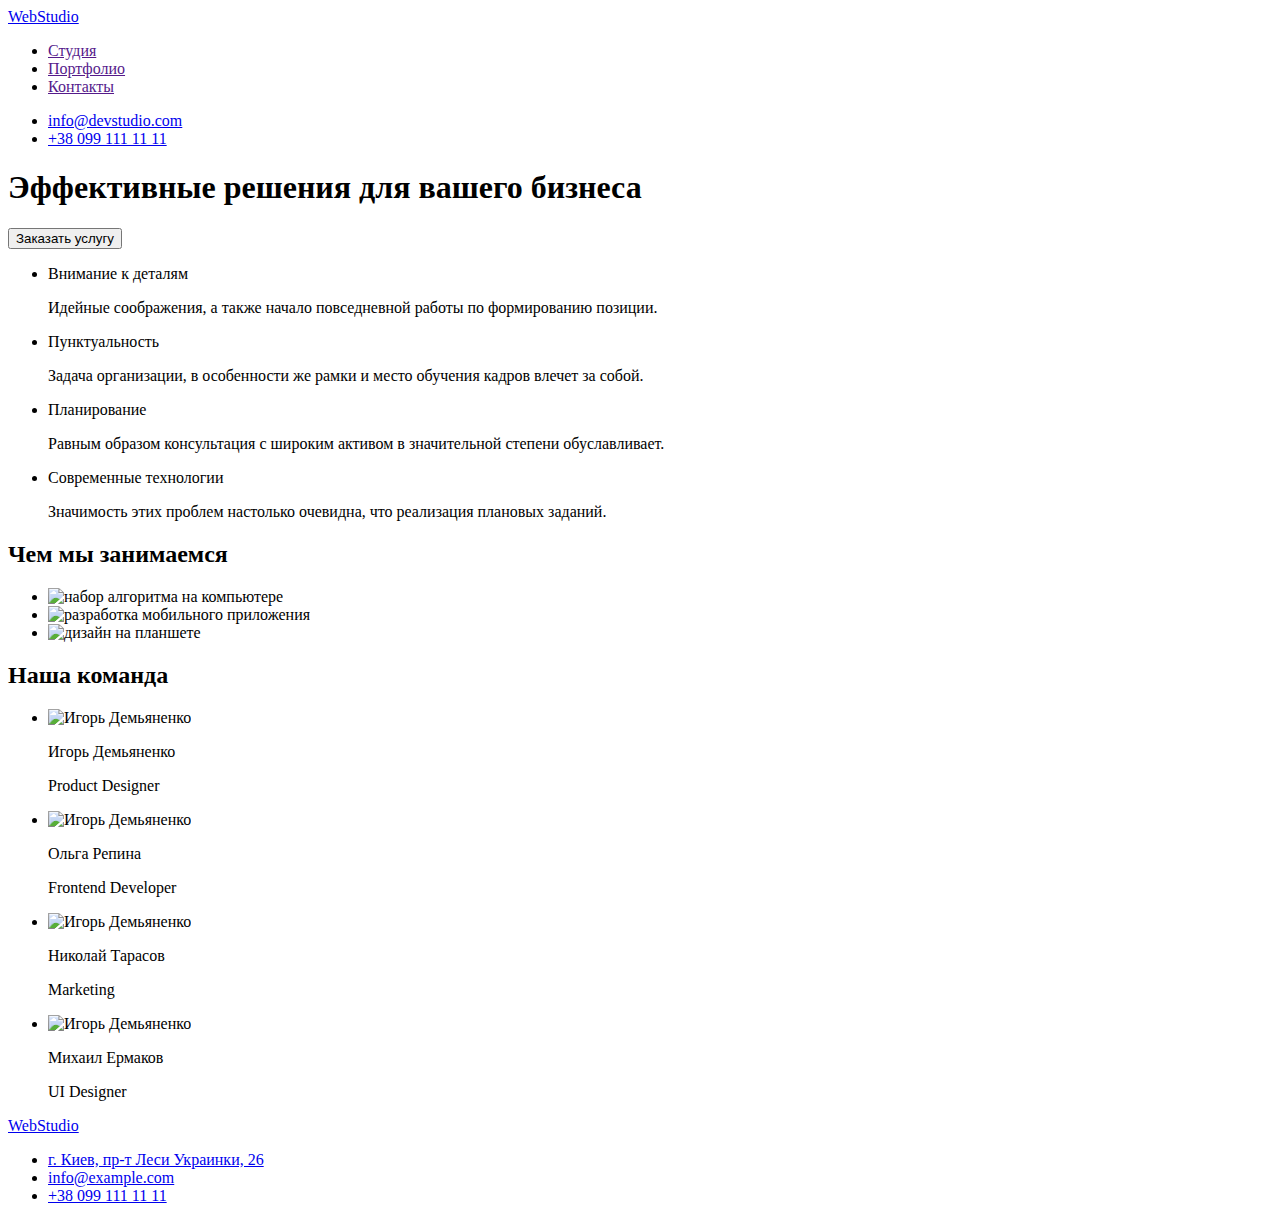
==== index.html @ b3c0134c "resave fron hw-01" ====
<!DOCTYPE html>
<html lang="ru">
  <head>
    <meta charset="UTF-8" />
    <meta http-equiv="X-UA-Compatible" content="IE=edge" />
    <meta name="viewport" content="width=device-width, initial-scale=1.0" />
    <title>Document</title>
  </head>
  <body>
    <header>
      <a href="./index.html">WebStudio</a>
      <nav>
        <ul>
          <li><a href="">Студия</a></li>
          <li><a href="">Портфолио</a></li>
          <li><a href="">Контакты</a></li>
        </ul>
      </nav>
      <ul>
        <li>
          <a href="mailto:info@devstudio.com">info@devstudio.com</a>
        </li>
        <li>
          <a href="tel:+380991111111">+38 099 111 11 11</a>
        </li>
      </ul>
    </header>
    <main>
      <!-- шапка -->
      <section>
        <h1>Эффективные решения для вашего бизнеса</h1>
        <button type="button">Заказать услугу</button>
      </section>
      <!-- особености -->
      <section>
        <h2 hidden>особености</h2>
        <ul>
          <li>
            <p>Внимание к деталям</p>
            <p>Идейные соображения, а также начало повседневной работы по формированию позиции.</p>
          </li>
          <li>
            <p>Пунктуальность</p>
            <p>
              Задача организации, в особенности же рамки и место обучения кадров влечет за собой.
            </p>
          </li>
          <li>
            <p>Планирование</p>
            <p>
              Равным образом консультация с широким активом в значительной степени обуславливает.
            </p>
          </li>
          <li>
            <p>Современные технологии</p>
            <p>Значимость этих проблем настолько очевидна, что реализация плановых заданий.</p>
          </li>
        </ul>
      </section>
      <!-- Чем мы занимаемся -->
      <section>
        <h2>Чем мы занимаемся</h2>
        <ul>
          <li>
            <img
              src="./images/img2.jpg"
              alt="набор алгоритма на компьютере"
              width="370"
              height="294"
            />
          </li>
          <li>
            <img
              src="./images/img1.jpg"
              alt="разработка мобильного приложения"
              width="370"
              height="294"
            />
          </li>
          <li>
            <img src="./images/img3.jpg" alt="дизайн на планшете" width="370" height="294" />
          </li>
        </ul>
      </section>
      <!-- Наша команда -->
      <section>
        <h2>Наша команда</h2>
        <ul>
          <li>
            <img src="./images/photo1.jpg " alt="Игорь Демьяненко" width="270" height="260" />
            <p>Игорь Демьяненко</p>
            <p lang="en">Product Designer</p>
          </li>
          <li>
            <img src="./images/photo2.jpg " alt="Игорь Демьяненко" width="270" height="260" />
            <p>Ольга Репина</p>
            <p lang="en">Frontend Developer</p>
          </li>
          <li>
            <img src="./images/photo3.jpg " alt="Игорь Демьяненко" width="270" height="260" />
            <p>Николай Тарасов</p>
            <p lang="en">Marketing</p>
          </li>
          <li>
            <img src="./images/photo4.jpg " alt="Игорь Демьяненко" width="270" height="260" />
            <p>Михаил Ермаков</p>
            <p lang="en">UI Designer</p>
          </li>
        </ul>
      </section>
    </main>
    <footer>
      <a href="./index.html">WebStudio</a>
      <ul>
        <li>
          <a href="https://goo.gl/maps/hm23kZoBvh1uXd2n6" target="_blank" rel="noopener noreferrer"
            >г. Киев, пр-т Леси Украинки, 26</a
          >
        </li>
        <li>
          <a href="mailto:info@example.com">info@example.com</a>
        </li>
        <li>
          <a href="tel:+380991111111">+38 099 111 11 11</a>
        </li>
      </ul>
    </footer>
  </body>
</html>
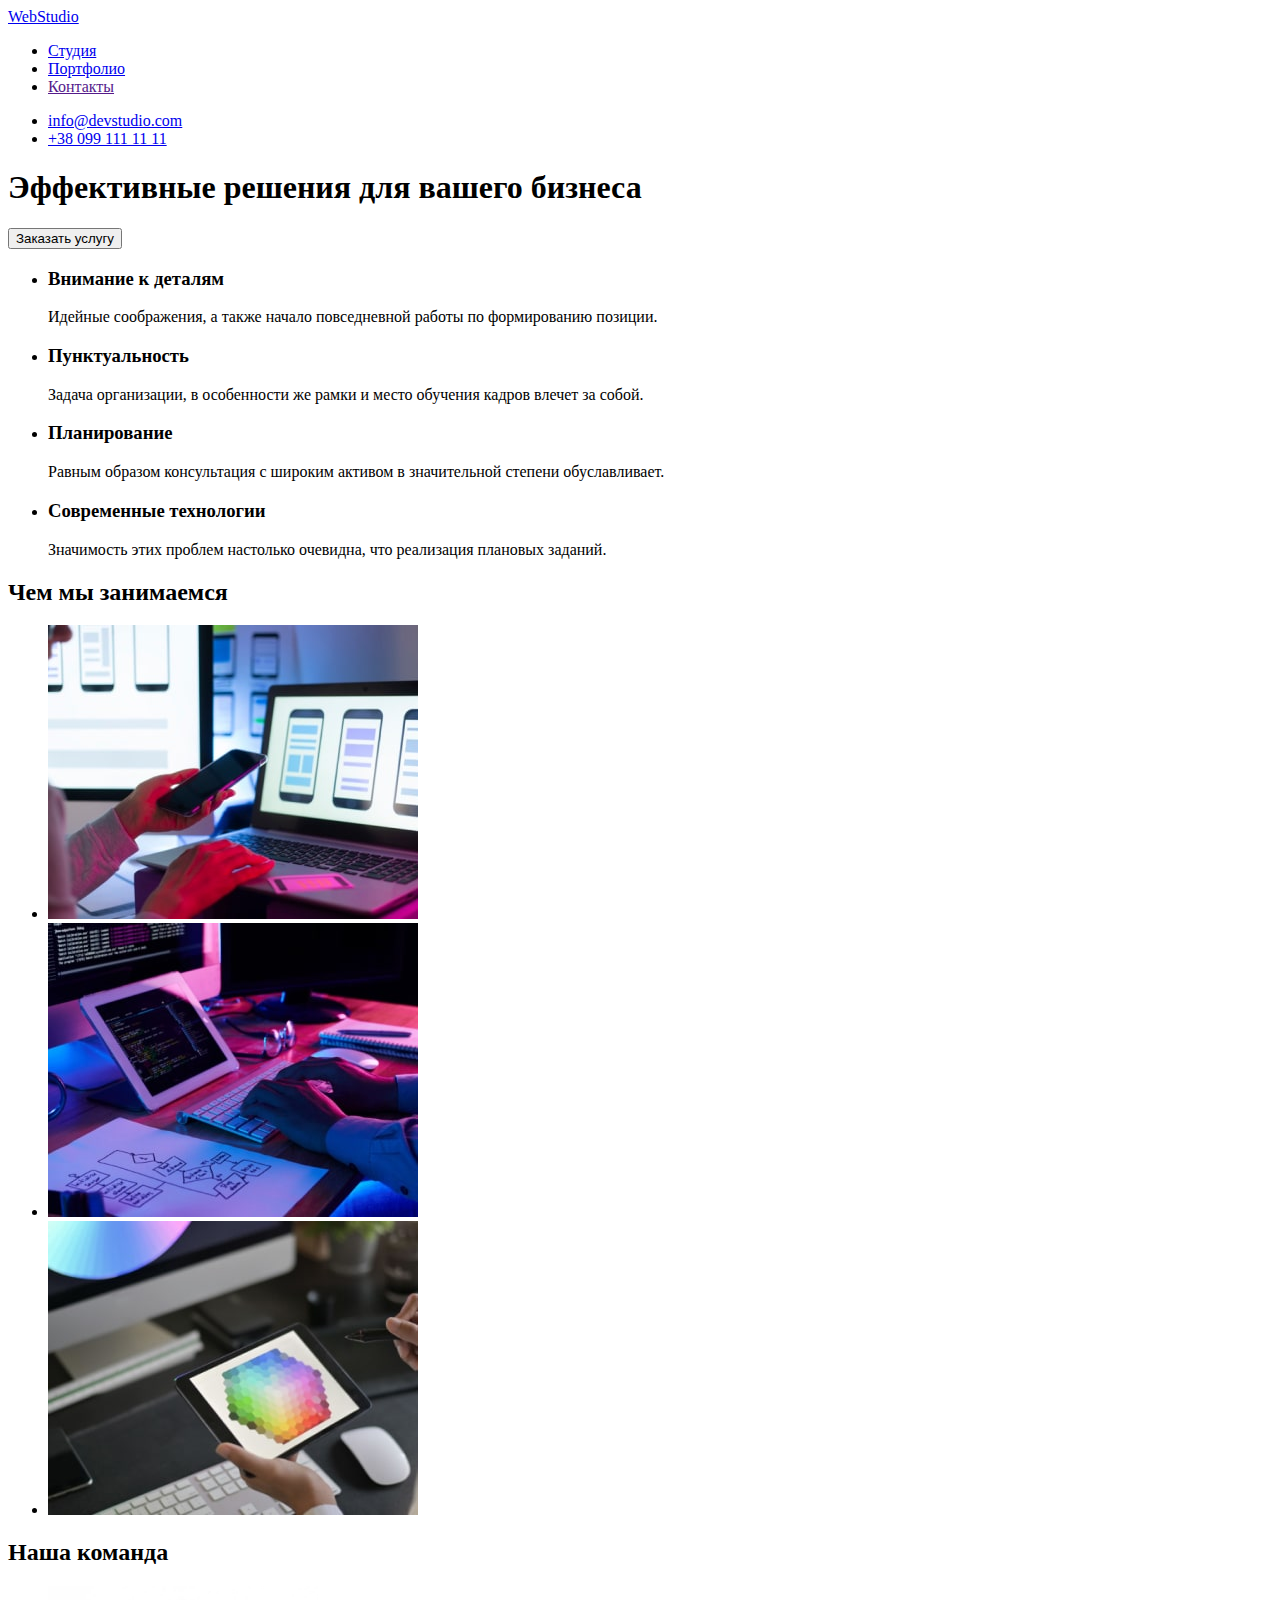
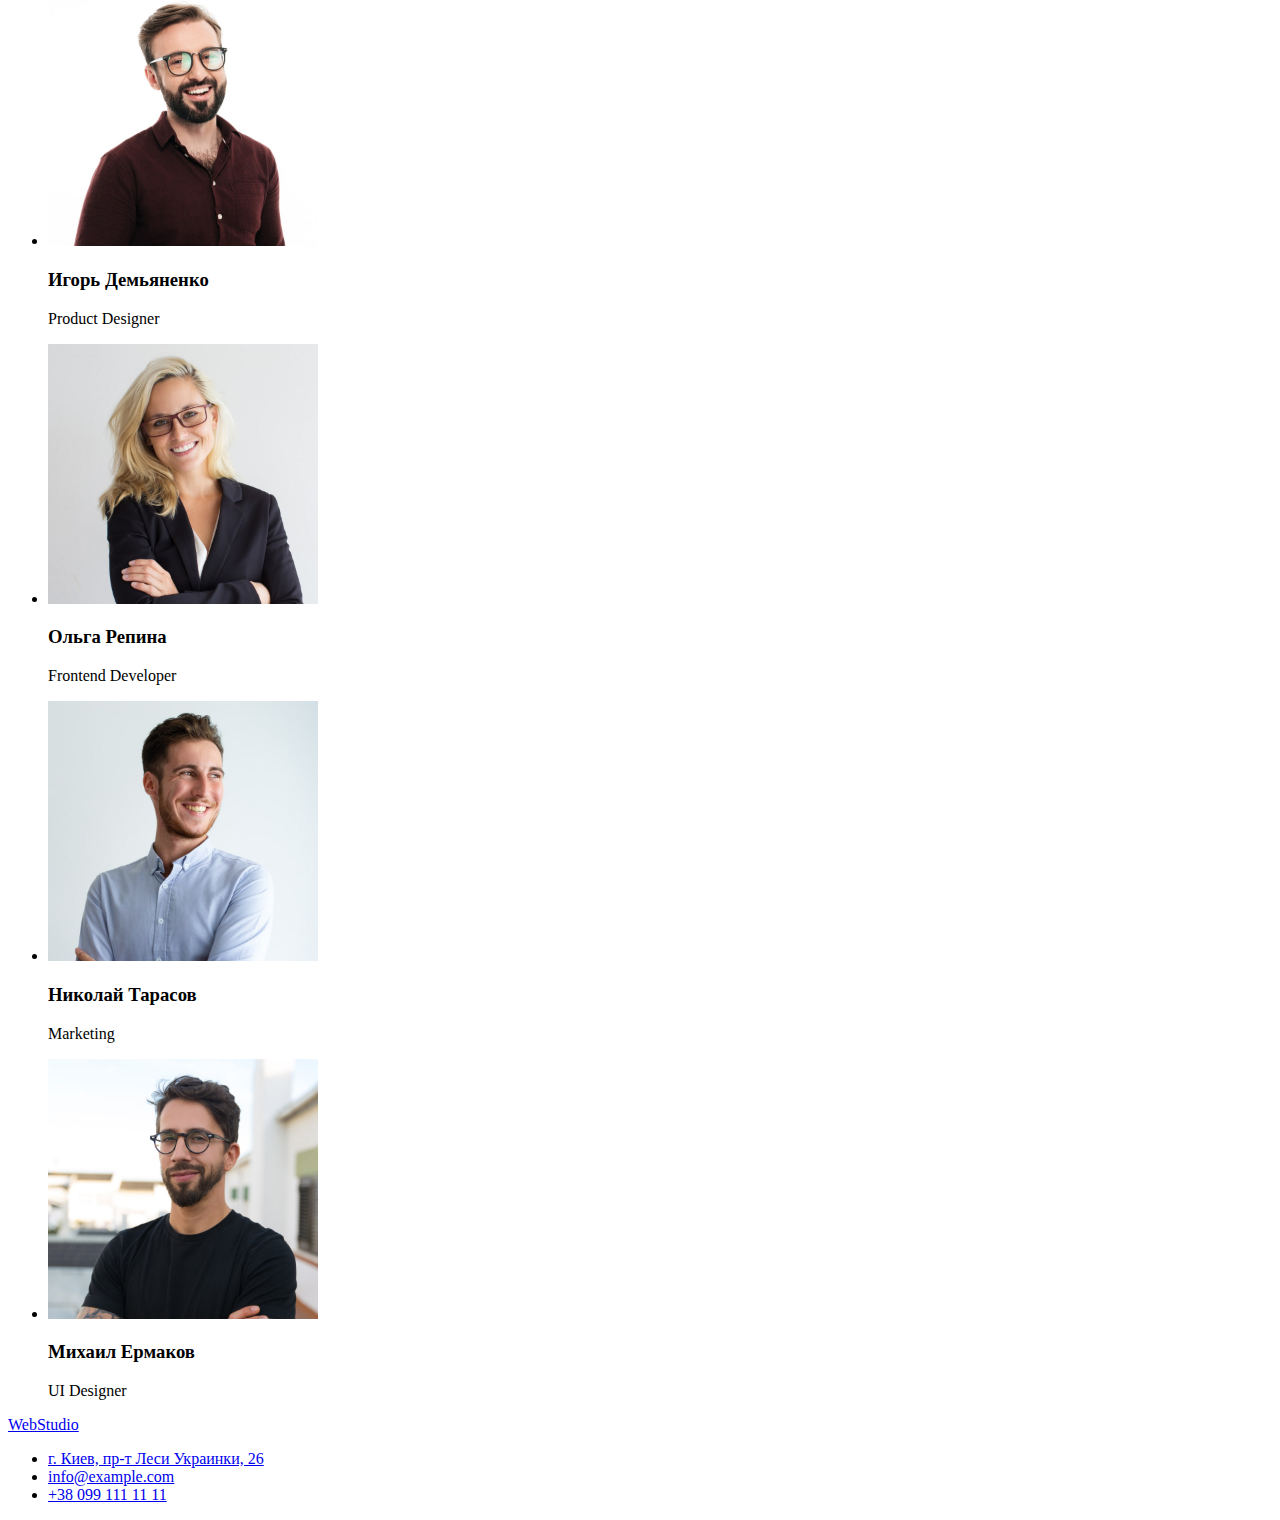
==== commit 1bf47d7d: "add portfolio html" ====
--- a/index.html
+++ b/index.html
@@ -5,14 +5,15 @@
     <meta http-equiv="X-UA-Compatible" content="IE=edge" />
     <meta name="viewport" content="width=device-width, initial-scale=1.0" />
     <title>Document</title>
+    <link rel="stylesheet" href="./css/styles.css" />
   </head>
   <body>
     <header>
       <a href="./index.html">WebStudio</a>
       <nav>
         <ul>
-          <li><a href="">Студия</a></li>
-          <li><a href="">Портфолио</a></li>
+          <li><a href="./studio.html">Студия</a></li>
+          <li><a href="./portfolio.html">Портфолио</a></li>
           <li><a href="">Контакты</a></li>
         </ul>
       </nav>
@@ -36,23 +37,23 @@
         <h2 hidden>особености</h2>
         <ul>
           <li>
-            <p>Внимание к деталям</p>
+            <h3>Внимание к деталям</h3>
             <p>Идейные соображения, а также начало повседневной работы по формированию позиции.</p>
           </li>
           <li>
-            <p>Пунктуальность</p>
+            <h3>Пунктуальность</h3>
             <p>
               Задача организации, в особенности же рамки и место обучения кадров влечет за собой.
             </p>
           </li>
           <li>
-            <p>Планирование</p>
+            <h3>Планирование</h3>
             <p>
               Равным образом консультация с широким активом в значительной степени обуславливает.
             </p>
           </li>
           <li>
-            <p>Современные технологии</p>
+            <h3>Современные технологии</h3>
             <p>Значимость этих проблем настолько очевидна, что реализация плановых заданий.</p>
           </li>
         </ul>
@@ -88,22 +89,22 @@
         <ul>
           <li>
             <img src="./images/photo1.jpg " alt="Игорь Демьяненко" width="270" height="260" />
-            <p>Игорь Демьяненко</p>
+            <h3>Игорь Демьяненко</h3>
             <p lang="en">Product Designer</p>
           </li>
           <li>
             <img src="./images/photo2.jpg " alt="Игорь Демьяненко" width="270" height="260" />
-            <p>Ольга Репина</p>
+            <h3>Ольга Репина</h3>
             <p lang="en">Frontend Developer</p>
           </li>
           <li>
             <img src="./images/photo3.jpg " alt="Игорь Демьяненко" width="270" height="260" />
-            <p>Николай Тарасов</p>
+            <h3>Николай Тарасов</h3>
             <p lang="en">Marketing</p>
           </li>
           <li>
             <img src="./images/photo4.jpg " alt="Игорь Демьяненко" width="270" height="260" />
-            <p>Михаил Ермаков</p>
+            <h3>Михаил Ермаков</h3>
             <p lang="en">UI Designer</p>
           </li>
         </ul>
--- a/css/styles.css
+++ b/css/styles.css
@@ -0,0 +1,3 @@
+/*  кометировать область
+*/
+
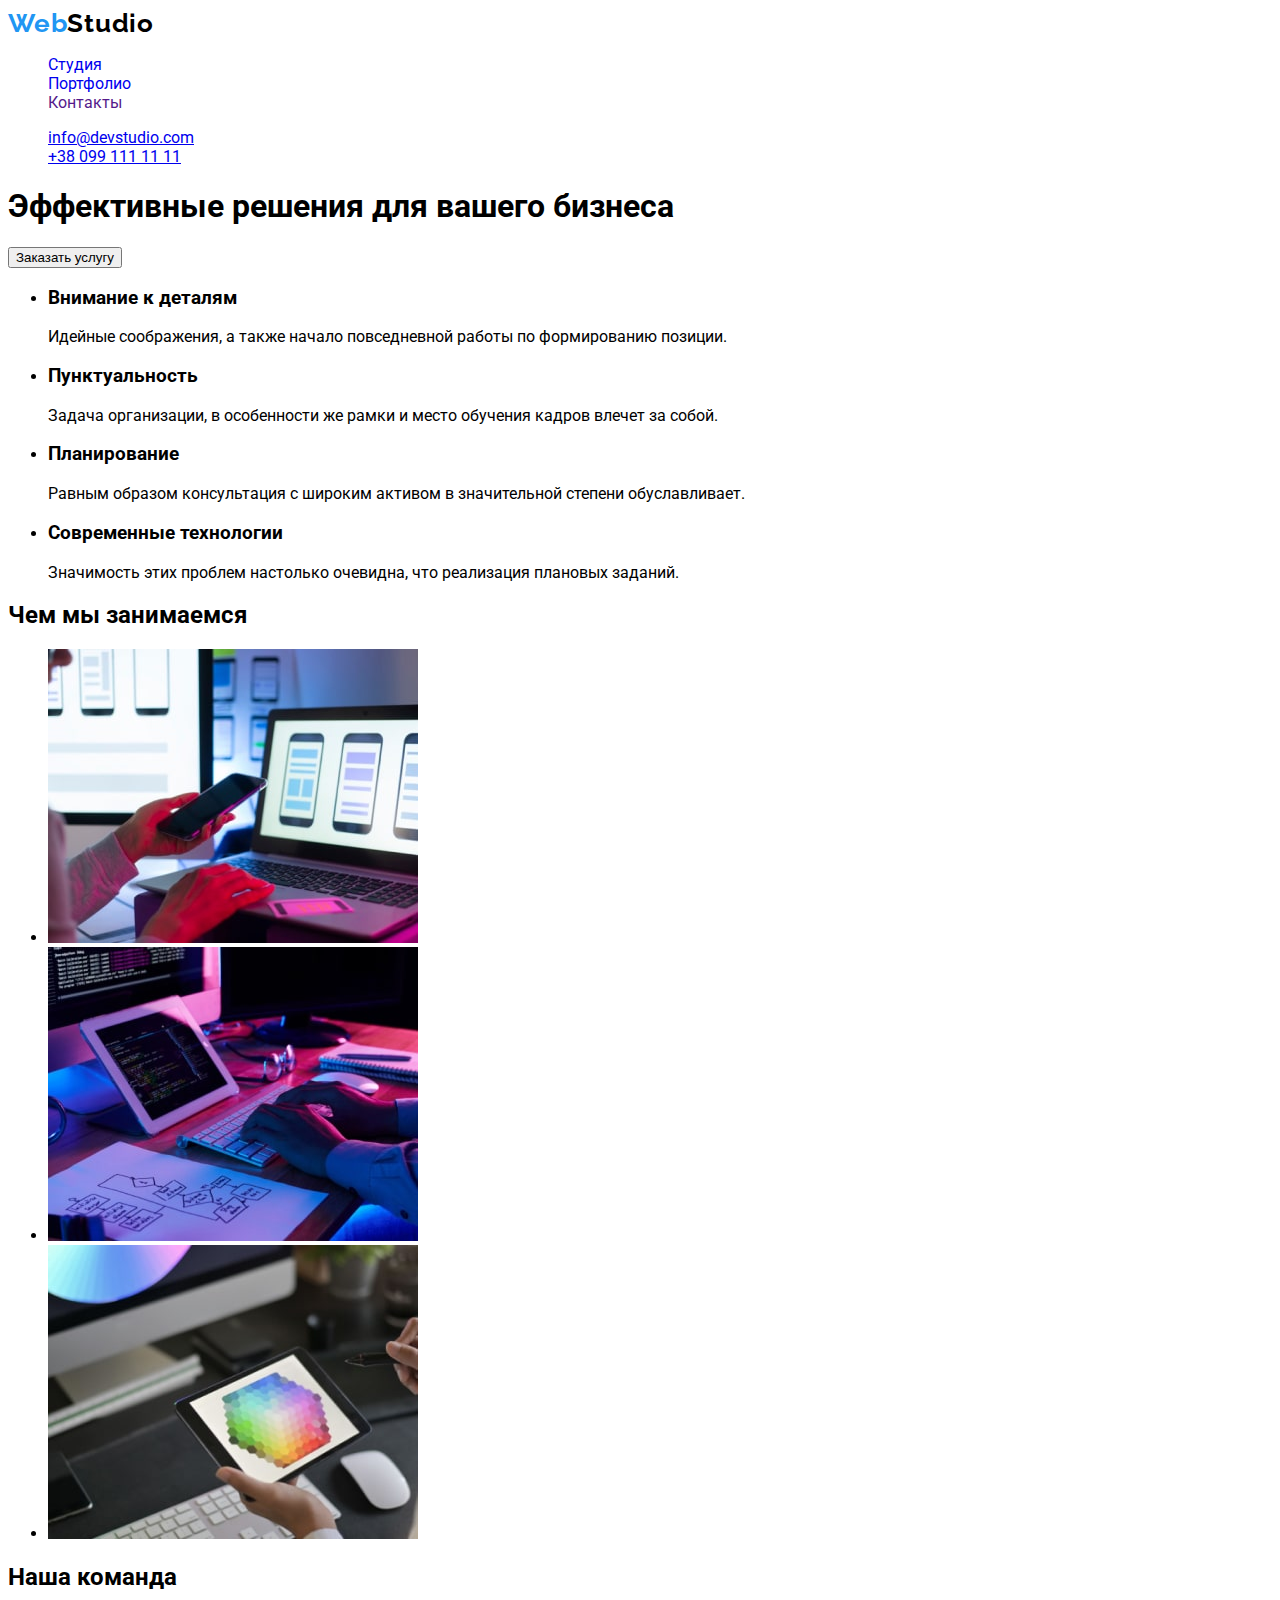
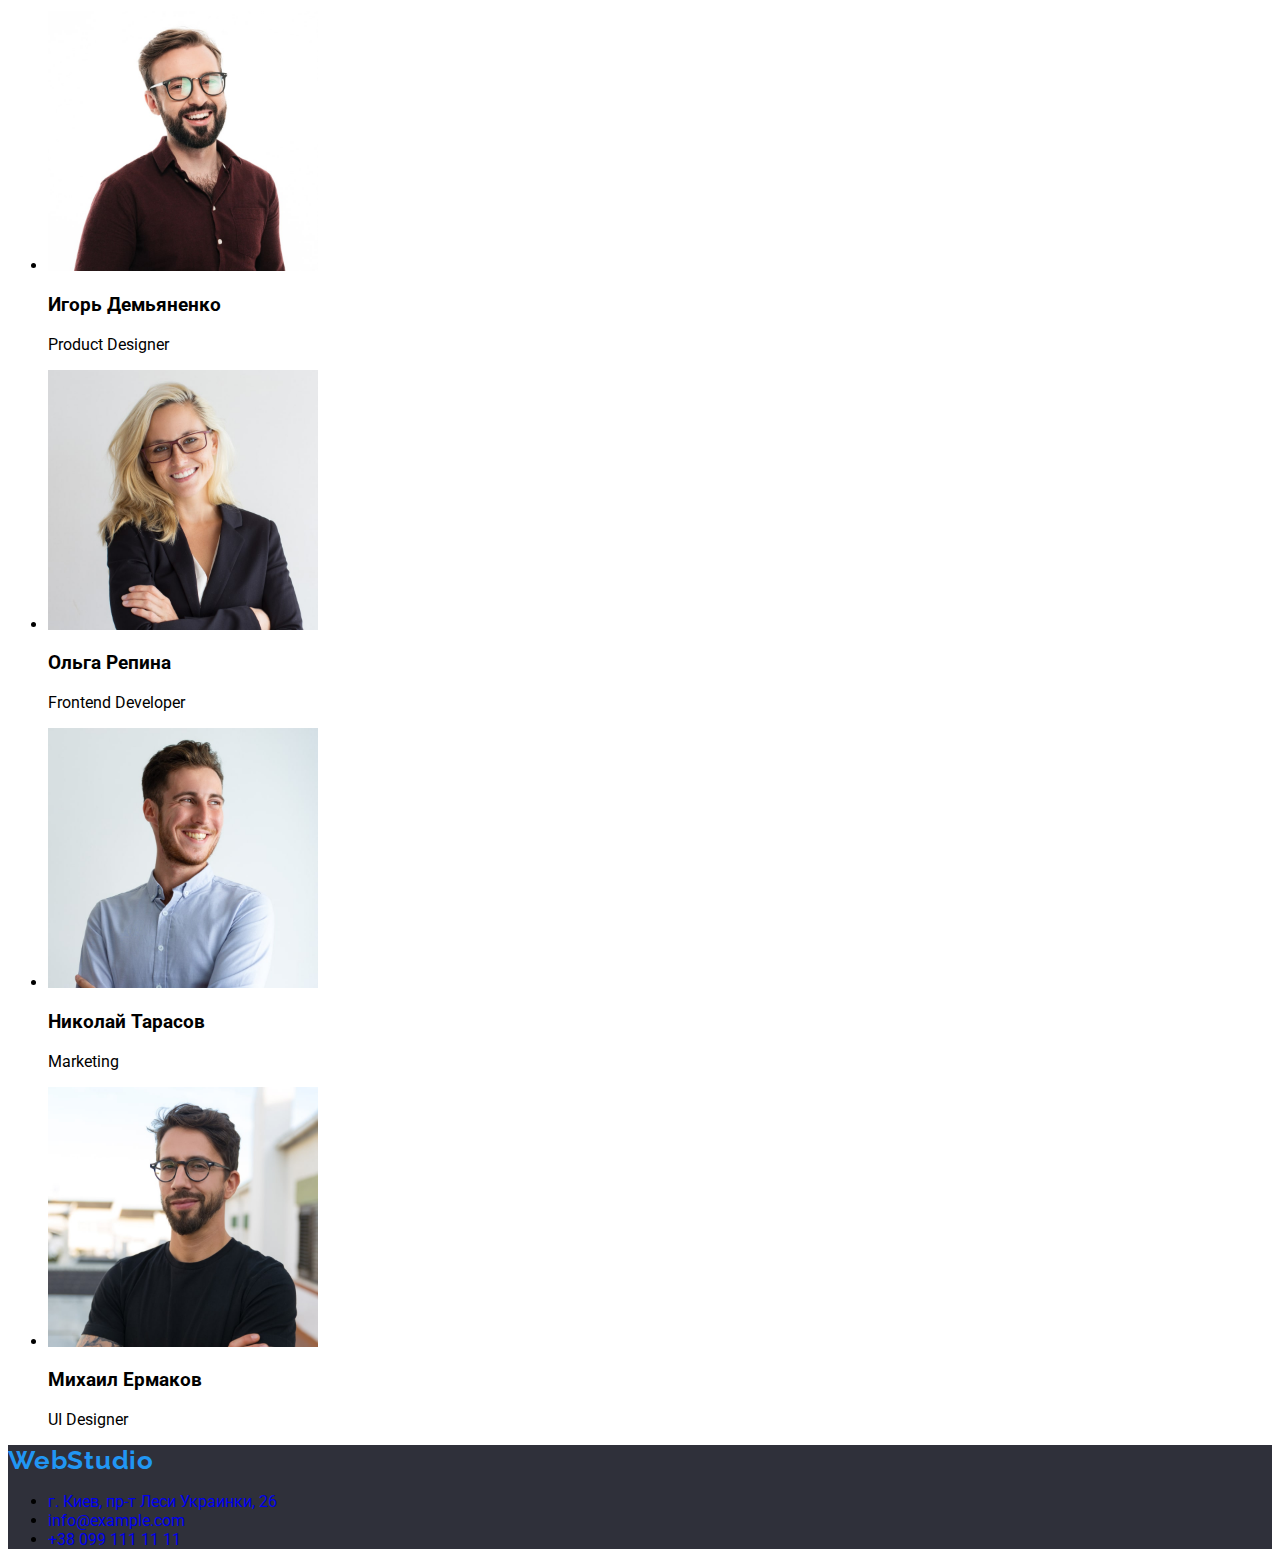
==== commit 6c52c909: "add css-header" ====
--- a/index.html
+++ b/index.html
@@ -5,19 +5,25 @@
     <meta http-equiv="X-UA-Compatible" content="IE=edge" />
     <meta name="viewport" content="width=device-width, initial-scale=1.0" />
     <title>Document</title>
+    <link rel="preconnect" href="https://fonts.googleapis.com" />
+    <link rel="preconnect" href="https://fonts.gstatic.com" crossorigin />
+    <link
+      href="https://fonts.googleapis.com/css2?family=Raleway:wght@700&family=Roboto:wght@400;500;700;900&display=swap"
+      rel="stylesheet"
+    />
     <link rel="stylesheet" href="./css/styles.css" />
   </head>
   <body>
     <header>
-      <a href="./index.html">WebStudio</a>
+      <a class="header link" href="./index.html"><span class="logo">Web</span>Studio</a>
       <nav>
-        <ul>
-          <li><a href="./studio.html">Студия</a></li>
-          <li><a href="./portfolio.html">Портфолио</a></li>
-          <li><a href="">Контакты</a></li>
+        <ul class="list">
+          <li><a class="navigation-link link" href="./index.html">Студия</a></li>
+          <li><a class="navigation-link link" href="./portfolio.html">Портфолио</a></li>
+          <li><a class="navigation-link link" href="">Контакты</a></li>
         </ul>
       </nav>
-      <ul>
+      <ul class="list">
         <li>
           <a href="mailto:info@devstudio.com">info@devstudio.com</a>
         </li>
@@ -110,19 +116,23 @@
         </ul>
       </section>
     </main>
-    <footer>
-      <a href="./index.html">WebStudio</a>
+    <footer class="footer">
+      <a class="logo link" href="./index.html"><span class="logo-span">Web</span>Studio</a>
       <ul>
         <li>
-          <a href="https://goo.gl/maps/hm23kZoBvh1uXd2n6" target="_blank" rel="noopener noreferrer"
+          <a
+            class="link"
+            href="https://goo.gl/maps/hm23kZoBvh1uXd2n6"
+            target="_blank"
+            rel="noopener noreferrer"
             >г. Киев, пр-т Леси Украинки, 26</a
           >
         </li>
         <li>
-          <a href="mailto:info@example.com">info@example.com</a>
+          <a class="link" href="mailto:info@example.com">info@example.com</a>
         </li>
         <li>
-          <a href="tel:+380991111111">+38 099 111 11 11</a>
+          <a class="link" href="tel:+380991111111">+38 099 111 11 11</a>
         </li>
       </ul>
     </footer>
--- a/css/styles.css
+++ b/css/styles.css
@@ -1,3 +1,38 @@
-/*  кометировать область
-*/
+:root {
+  --main-title-color: #2196f3;
+  --second-title-color: #212121;
+  --third-tittle-color: #000000;
+  --fourth-tittle-color: #ffffff;
+  --main-text-color: #757575;
+  --second-text-color: #ffffff;
+  --subtitle-color: #000000;
+}
+body {
+  font-family: Roboto, sans-serif;
+}
+.list {
+  list-style: none;
+}
+.link {
+  text-decoration: none;
+}
+.logo {
+  font-family: Raleway;
+  color: var(--main-title-color);
+  font-weight: 700;
+  font-size: 26px;
+  line-height: 1.19;
+  letter-spacing: 0.03em;
+}
+.header {
+  font-family: Raleway;
+  font-weight: 700;
+  font-size: 26px;
+  line-height: 1.19;
+  letter-spacing: 0.03em;
+  color: var(--third-tittle-color);
+}
 
+.footer {
+  background: #2f303a;
+}
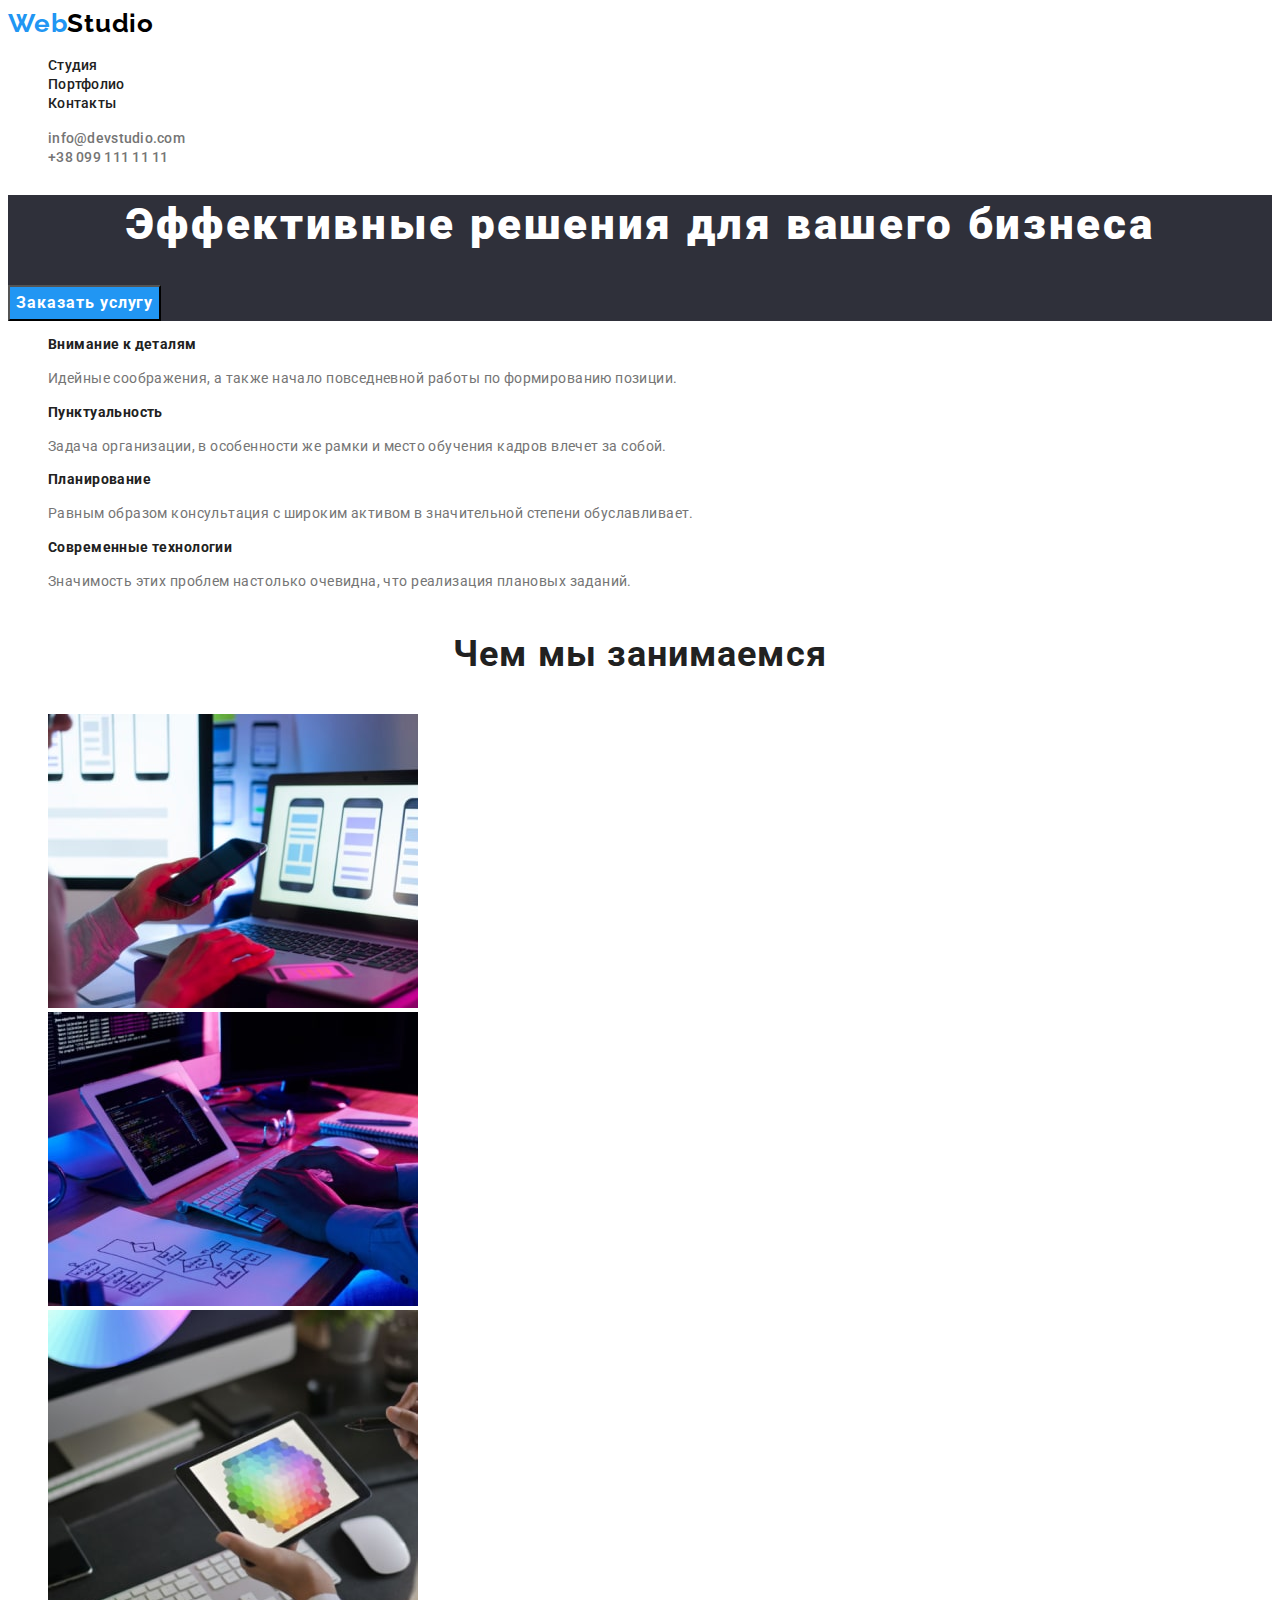
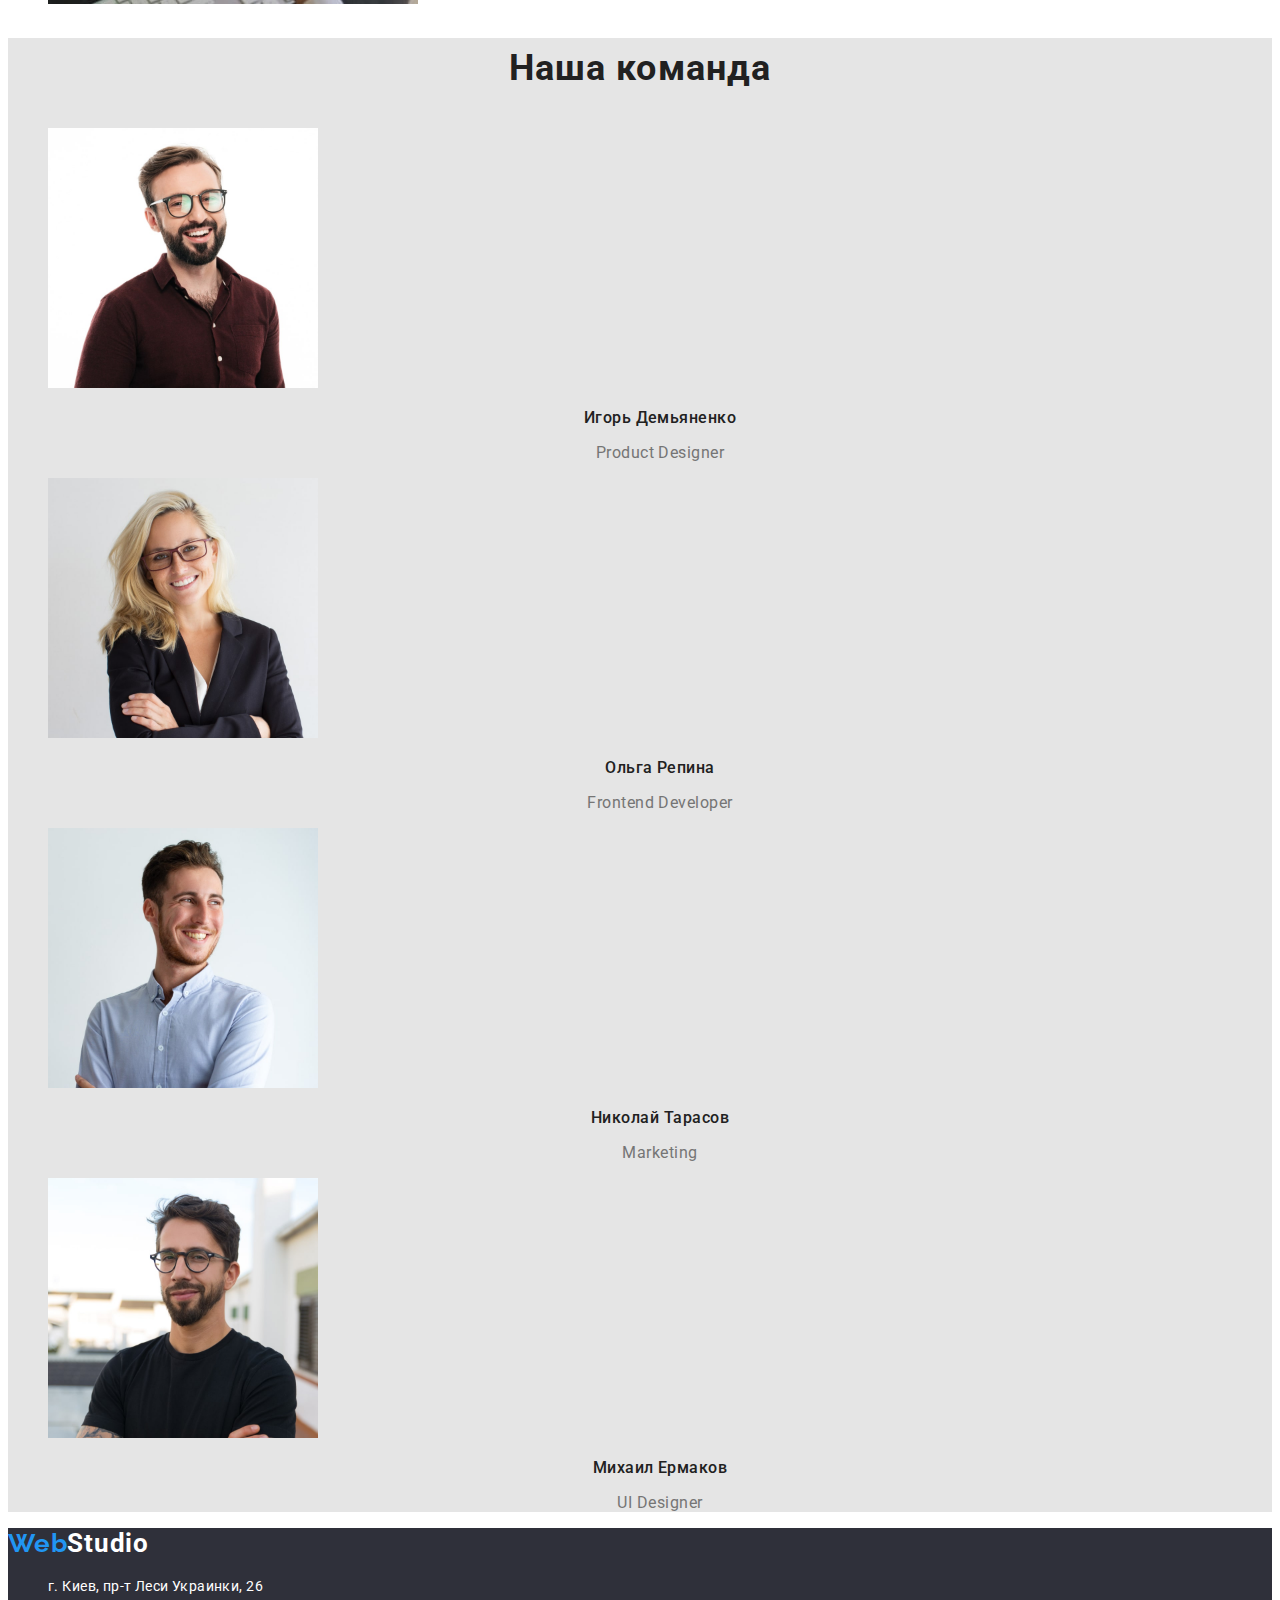
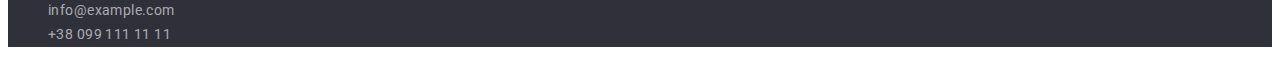
==== commit ddef7110: "add css portfolio" ====
--- a/index.html
+++ b/index.html
@@ -14,60 +14,70 @@
     <link rel="stylesheet" href="./css/styles.css" />
   </head>
   <body>
-    <header>
-      <a class="header link" href="./index.html"><span class="logo">Web</span>Studio</a>
-      <nav>
-        <ul class="list">
-          <li><a class="navigation-link link" href="./index.html">Студия</a></li>
-          <li><a class="navigation-link link" href="./portfolio.html">Портфолио</a></li>
-          <li><a class="navigation-link link" href="">Контакты</a></li>
+    <header class="header">
+      <a class="header-logo-secondary link" href="./index.html"
+        ><span class="header-logo-main">Web</span>Studio</a
+      >
+      <nav class="header-navigation">
+        <ul class="header-list list">
+          <li class="header-item">
+            <a class="header-link link" href="./index.html">Студия</a>
+          </li>
+          <li class="header-item">
+            <a class="header-link link" href="./portfolio.html">Портфолио</a>
+          </li>
+          <li class="header-item"><a class="header-link link" href="">Контакты</a></li>
         </ul>
       </nav>
       <ul class="list">
         <li>
-          <a href="mailto:info@devstudio.com">info@devstudio.com</a>
+          <a class="header-mail link" href="mailto:info@devstudio.com">info@devstudio.com</a>
         </li>
         <li>
-          <a href="tel:+380991111111">+38 099 111 11 11</a>
+          <a class="header-tel link" href="tel:+380991111111">+38 099 111 11 11</a>
         </li>
       </ul>
     </header>
     <main>
       <!-- шапка -->
-      <section>
-        <h1>Эффективные решения для вашего бизнеса</h1>
-        <button type="button">Заказать услугу</button>
+      <section class="hero">
+        <h1 class="hero-title">Эффективные решения для вашего бизнеса</h1>
+        <button class="hero-btn" type="button">Заказать услугу</button>
       </section>
       <!-- особености -->
-      <section>
+      <section class="dignity">
         <h2 hidden>особености</h2>
-        <ul>
+        <ul class="dignity-list list">
           <li>
-            <h3>Внимание к деталям</h3>
-            <p>Идейные соображения, а также начало повседневной работы по формированию позиции.</p>
+            <h3 class="dignity-title">Внимание к деталям</h3>
+            <p class="dignity-text">
+              Идейные соображения, а также начало повседневной работы по формированию позиции.
+            </p>
           </li>
           <li>
-            <h3>Пунктуальность</h3>
-            <p>
+            <h3 class="dignity-title">Пунктуальность</h3>
+            <p class="dignity-text">
               Задача организации, в особенности же рамки и место обучения кадров влечет за собой.
             </p>
           </li>
           <li>
-            <h3>Планирование</h3>
-            <p>
+            <h3 class="dignity-title">Планирование</h3>
+            <p class="dignity-text">
               Равным образом консультация с широким активом в значительной степени обуславливает.
             </p>
           </li>
           <li>
-            <h3>Современные технологии</h3>
-            <p>Значимость этих проблем настолько очевидна, что реализация плановых заданий.</p>
+            <h3 class="dignity-title">Современные технологии</h3>
+            <p class="dignity-text">
+              Значимость этих проблем настолько очевидна, что реализация плановых заданий.
+            </p>
           </li>
         </ul>
       </section>
       <!-- Чем мы занимаемся -->
-      <section>
-        <h2>Чем мы занимаемся</h2>
-        <ul>
+      <section class="doing">
+        <h2 class="doing-title">Чем мы занимаемся</h2>
+        <ul class="list">
           <li>
             <img
               src="./images/img2.jpg"
@@ -90,38 +100,40 @@
         </ul>
       </section>
       <!-- Наша команда -->
-      <section>
-        <h2>Наша команда</h2>
-        <ul>
-          <li>
+      <section class="command">
+        <h2 class="command-title">Наша команда</h2>
+        <ul class="command-list list">
+          <li class="command-item">
             <img src="./images/photo1.jpg " alt="Игорь Демьяненко" width="270" height="260" />
-            <h3>Игорь Демьяненко</h3>
-            <p lang="en">Product Designer</p>
+            <h3 class="command-item-title">Игорь Демьяненко</h3>
+            <p class="command-item-text" lang="en">Product Designer</p>
           </li>
-          <li>
+          <li class="command-item">
             <img src="./images/photo2.jpg " alt="Игорь Демьяненко" width="270" height="260" />
-            <h3>Ольга Репина</h3>
-            <p lang="en">Frontend Developer</p>
+            <h3 class="command-item-title">Ольга Репина</h3>
+            <p class="command-item-text" lang="en">Frontend Developer</p>
           </li>
-          <li>
+          <li class="command-item">
             <img src="./images/photo3.jpg " alt="Игорь Демьяненко" width="270" height="260" />
-            <h3>Николай Тарасов</h3>
-            <p lang="en">Marketing</p>
+            <h3 class="command-item-title">Николай Тарасов</h3>
+            <p class="command-item-text" lang="en">Marketing</p>
           </li>
-          <li>
+          <li class="command-item">
             <img src="./images/photo4.jpg " alt="Игорь Демьяненко" width="270" height="260" />
-            <h3>Михаил Ермаков</h3>
-            <p lang="en">UI Designer</p>
+            <h3 class="command-item-title">Михаил Ермаков</h3>
+            <p class="command-item-text" lang="en">UI Designer</p>
           </li>
         </ul>
       </section>
     </main>
     <footer class="footer">
-      <a class="logo link" href="./index.html"><span class="logo-span">Web</span>Studio</a>
-      <ul>
+      <a class="footer-logo-secondary link" href="./index.html"
+        ><span class="footer-logo-main">Web</span>Studio</a
+      >
+      <ul class="fotter-list list">
         <li>
           <a
-            class="link"
+            class="footer-link link"
             href="https://goo.gl/maps/hm23kZoBvh1uXd2n6"
             target="_blank"
             rel="noopener noreferrer"
@@ -129,10 +141,10 @@
           >
         </li>
         <li>
-          <a class="link" href="mailto:info@example.com">info@example.com</a>
+          <a class="footer-mail link" href="mailto:info@example.com">info@example.com</a>
         </li>
         <li>
-          <a class="link" href="tel:+380991111111">+38 099 111 11 11</a>
+          <a class="footer-tel link" href="tel:+380991111111">+38 099 111 11 11</a>
         </li>
       </ul>
     </footer>
--- a/css/styles.css
+++ b/css/styles.css
@@ -6,9 +6,13 @@
   --main-text-color: #757575;
   --second-text-color: #ffffff;
   --subtitle-color: #000000;
+  --footer-text-color: rgba(255, 255, 255, 0.6);
+  --background-title-color: #2f303a;
+  --dignity-bgc: #e5e5e5;
 }
 body {
   font-family: Roboto, sans-serif;
+  background-color: var(--second-text-color);
 }
 .list {
   list-style: none;
@@ -16,7 +20,10 @@
 .link {
   text-decoration: none;
 }
-.logo {
+.header {
+  background-color: var(--fourth-tittle-color);
+}
+.header-logo-main {
   font-family: Raleway;
   color: var(--main-title-color);
   font-weight: 700;
@@ -24,7 +31,7 @@
   line-height: 1.19;
   letter-spacing: 0.03em;
 }
-.header {
+.header-logo-secondary {
   font-family: Raleway;
   font-weight: 700;
   font-size: 26px;
@@ -32,7 +39,190 @@
   letter-spacing: 0.03em;
   color: var(--third-tittle-color);
 }
-
+.header-link:active,
+.header-link:hover,
+.header-link:focus,
+.header-mail:active,
+.header-mail:hover,
+.header-mail:focus .header-tel:focus,
+.header-tel:active,
+.header-tel:hover,
+.works-item-text:active,
+.works-item-text:hover,
+.works-item-text:focus,
+.works-title:active,
+.works-title:focus,
+.works-title:hover {
+  color: var(--main-title-color);
+}
+.header-link {
+  font-weight: 500;
+  font-size: 14px;
+  line-height: 1.14;
+  letter-spacing: 0.02em;
+  color: var(--second-title-color);
+}
+.header-mail {
+  font-weight: 500;
+  font-size: 14px;
+  line-height: 1.14;
+  letter-spacing: 0.02em;
+  color: var(--main-text-color);
+}
+.header-tel {
+  font-weight: 500;
+  font-size: 14px;
+  line-height: 1.14;
+  letter-spacing: 0.02em;
+  color: var(--main-text-color);
+}
+.hero {
+  background: var(--background-title-color);
+}
+.hero-title {
+  font-weight: 900;
+  font-size: 44px;
+  line-height: 1.36;
+  text-align: center;
+  letter-spacing: 0.06em;
+  color: var(--second-text-color);
+}
+.hero-btn {
+  font-family: inherit;
+  font-weight: 700;
+  font-size: 16px;
+  line-height: 1.875;
+  align-items: center;
+  text-align: center;
+  letter-spacing: 0.06em;
+  color: var(--fourth-tittle-color);
+  background: var(--main-title-color);
+}
+.dignity-title {
+  font-weight: 700;
+  font-size: 14px;
+  line-height: 1.14;
+  letter-spacing: 0.03em;
+  color: var(--second-title-color);
+}
+.dignity-text {
+  font-weight: normal;
+  font-size: 14px;
+  line-height: 1.71;
+  letter-spacing: 0.03em;
+  color: var(--main-text-color);
+}
+.doing-title {
+  font-weight: 700;
+  font-size: 36px;
+  line-height: 1.67;
+  text-align: center;
+  letter-spacing: 0.03em;
+  color: var(--second-title-color);
+}
+.command {
+  background-color: var(--dignity-bgc);
+}
+.command-title {
+  font-weight: 700;
+  font-size: 36px;
+  line-height: 1.67;
+  text-align: center;
+  letter-spacing: 0.03em;
+  color: var(--second-title-color);
+}
+.command-item-title {
+  font-weight: 500;
+  font-size: 16px;
+  line-height: 1.187;
+  text-align: center;
+  letter-spacing: 0.03em;
+  color: var(--second-title-color);
+}
+.command-item-text {
+  font-weight: normal;
+  font-size: 16px;
+  line-height: 1.187;
+  text-align: center;
+  letter-spacing: 0.03em;
+  color: var(--main-text-color);
+}
 .footer {
-  background: #2f303a;
-}
+  background: var(--background-title-color);
+}
+.footer-logo-main {
+  font-family: Raleway;
+  color: var(--main-title-color);
+  font-weight: 700;
+  font-size: 26px;
+  line-height: 1.19;
+  letter-spacing: 0.03em;
+}
+.footer-logo-secondary {
+  font-weight: 700;
+  font-size: 26px;
+  line-height: 1.19;
+  letter-spacing: 0.03em;
+  color: var(--fourth-tittle-color);
+}
+.footer-link {
+  font-weight: normal;
+  font-size: 14px;
+  line-height: 1.71;
+  letter-spacing: 0.03em;
+  color: var(--second-text-color);
+}
+.footer-mail {
+  font-weight: normal;
+  font-size: 14px;
+  line-height: 1.71;
+  letter-spacing: 0.03em;
+  color: var(--footer-text-color);
+}
+.footer-tel {
+  font-weight: normal;
+  font-size: 14px;
+  line-height: 1.71;
+  letter-spacing: 0.03em;
+  color: var(--footer-text-color);
+}
+.portfolio-filtr-button:active,
+.portfolio-filtr-button:hover,
+.portfolio-filtr-button:focus {
+  font-weight: 500;
+  font-size: 16px;
+  line-height: 1.62;
+  text-align: center;
+  letter-spacing: 0.03em;
+  color: var(--fourth-tittle-color);
+  background: var(--main-title-color);
+}
+.portfolio-filtr-button {
+  font-weight: 500;
+  font-size: 16px;
+  line-height: 1.62;
+  text-align: center;
+  letter-spacing: 0.03em;
+  color: var(--second-title-color);
+}
+.works-item {
+  font-weight: 700;
+  font-size: 18px;
+  line-height: 2;
+  letter-spacing: 0.06em;
+  color: var(--second-title-color);
+}
+.works-title {
+  font-weight: 700;
+  font-size: 18px;
+  line-height: 2;
+  letter-spacing: 0.06em;
+  color: var(--second-title-color);
+}
+.works-item-text {
+  font-weight: normal;
+  font-size: 16px;
+  line-height: 1.87;
+  letter-spacing: 0.03em;
+  color: var(--main-text-color);
+}
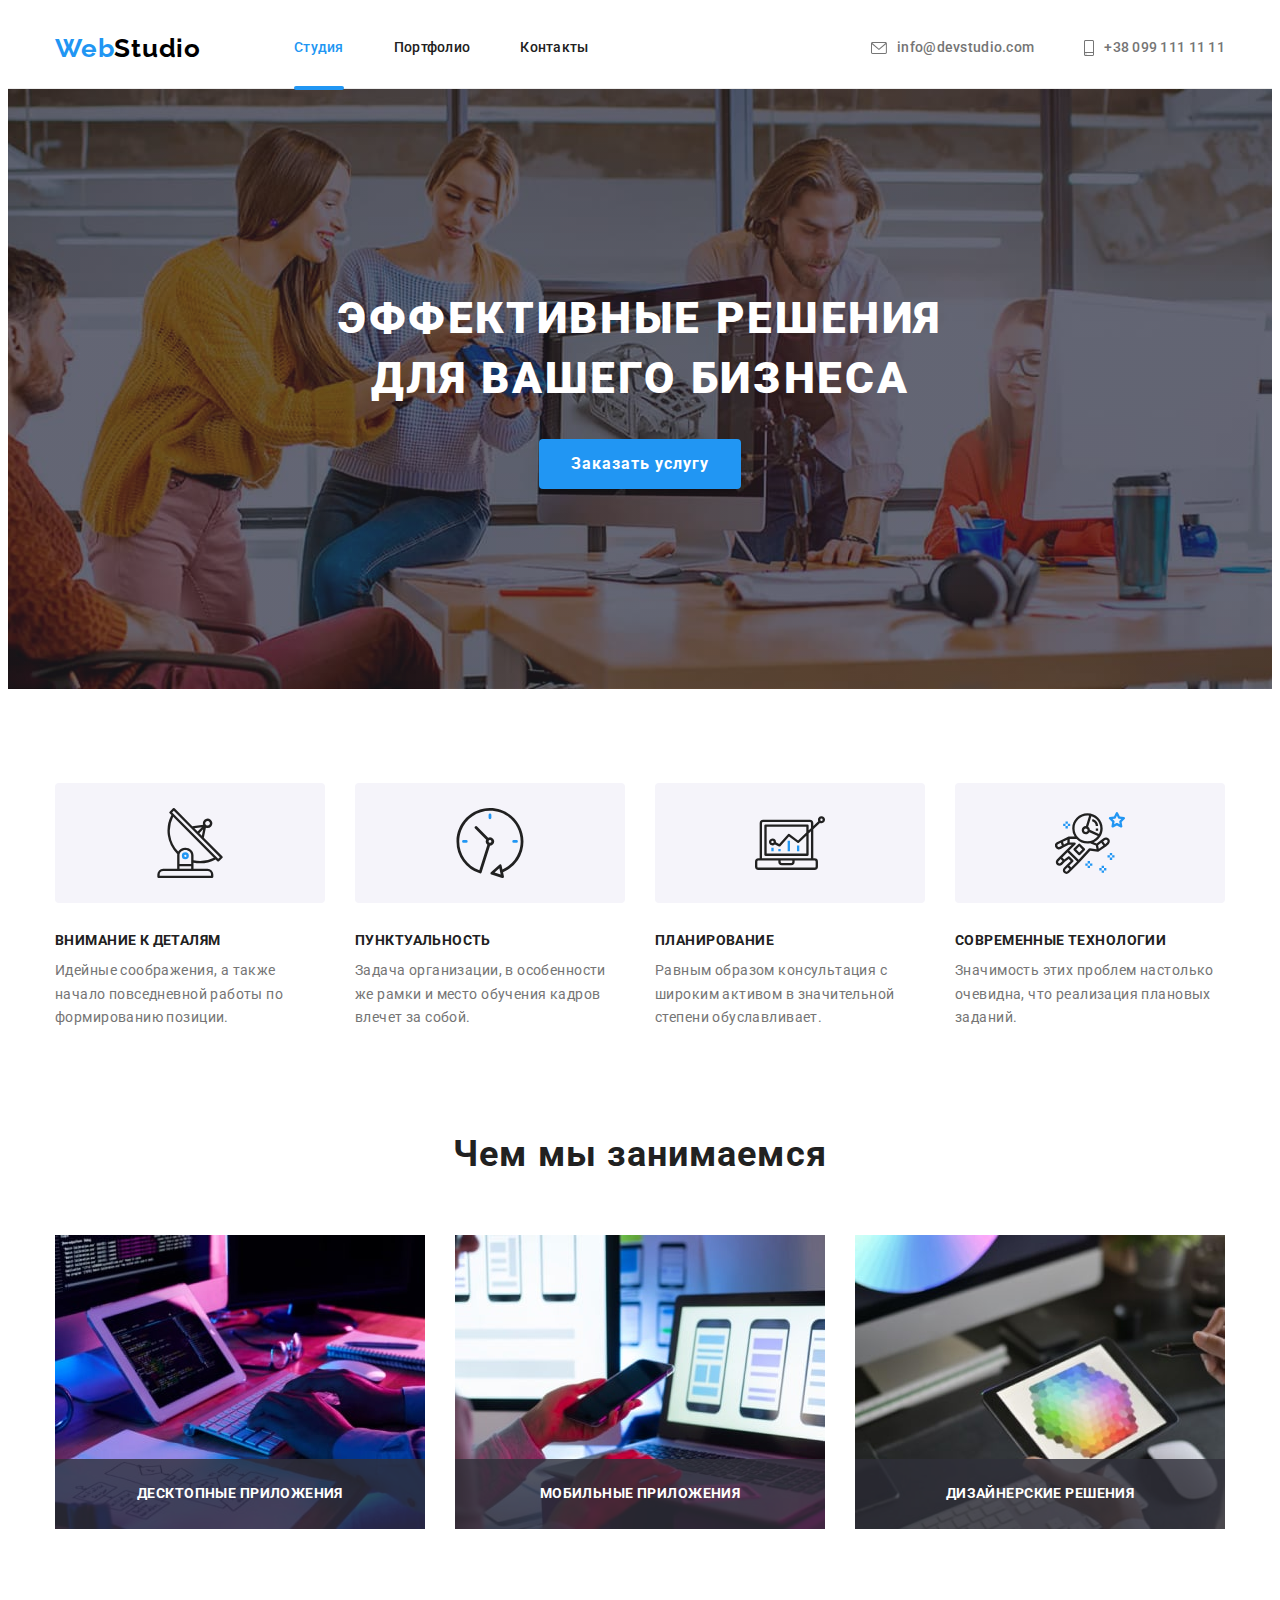
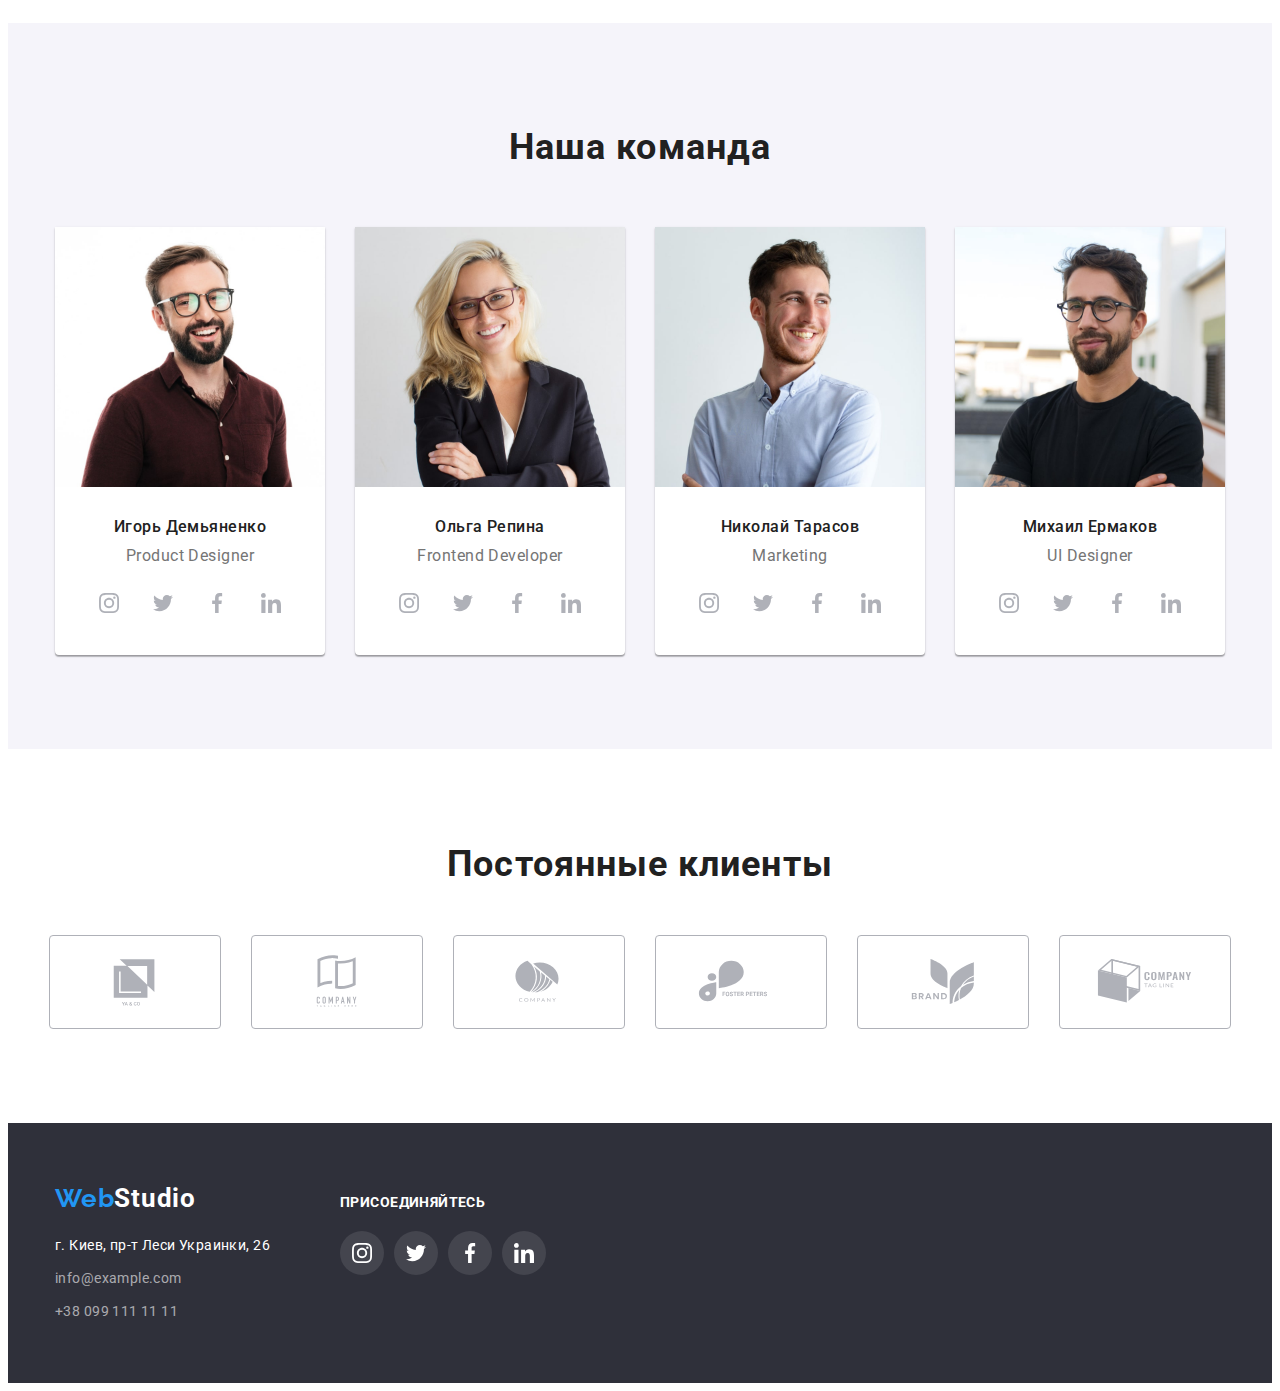
==== commit 33563227: "add files" ====
--- a/index.html
+++ b/index.html
@@ -11,142 +11,495 @@
       href="https://fonts.googleapis.com/css2?family=Raleway:wght@700&family=Roboto:wght@400;500;700;900&display=swap"
       rel="stylesheet"
     />
+    <link
+      rel="stylesheet"
+      href="https://cdnjs.cloudflare.com/ajax/libs/modern-normalize/1.1.0/modern-normalize.min.css"
+      integrity="sha512-wpPYUAdjBVSE4KJnH1VR1HeZfpl1ub8YT/NKx4PuQ5NmX2tKuGu6U/JRp5y+Y8XG2tV+wKQpNHVUX03MfMFn9Q=="
+      crossorigin="anonymous"
+      referrerpolicy="no-referrer"
+    />
     <link rel="stylesheet" href="./css/styles.css" />
   </head>
   <body>
+    <!-- header -->
     <header class="header">
-      <a class="header-logo-secondary link" href="./index.html"
-        ><span class="header-logo-main">Web</span>Studio</a
-      >
-      <nav class="header-navigation">
-        <ul class="header-list list">
-          <li class="header-item">
-            <a class="header-link link" href="./index.html">Студия</a>
+      <div class="container header-main">
+        <a class="header-logo-secondary link" href="./index.html"
+          ><span class="header-logo-main">Web</span>Studio</a
+        >
+        <nav class="header-navigation">
+          <ul class="header-list list">
+            <li class="header-item">
+              <a class="header-link priority link" href="./index.html">Студия</a>
+            </li>
+            <li class="header-item">
+              <a class="header-link link" href="./portfolio.html">Портфолио</a>
+            </li>
+            <li class="header-item"><a class="header-link link" href="">Контакты</a></li>
+          </ul>
+        </nav>
+        <ul class="header-contacts list">
+          <li class="item">
+            <a class="header-mail link" href="mailto:info@devstudio.com">
+              <svg class="header-contacts-icon svg-aktiv" width="16" height="12">
+                <use href="./images/symbol-defs.svg#icon-mail"></use>
+              </svg>
+              info@devstudio.com</a
+            >
           </li>
-          <li class="header-item">
-            <a class="header-link link" href="./portfolio.html">Портфолио</a>
+          <li class="item">
+            <a class="header-tel link" href="tel:+380991111111">
+              <svg class="header-contacts-icon svg-aktiv" width="10" height="16">
+                <use href="./images/symbol-defs.svg#icon-smartphone"></use>
+              </svg>
+              +38 099 111 11 11</a
+            >
           </li>
-          <li class="header-item"><a class="header-link link" href="">Контакты</a></li>
         </ul>
-      </nav>
-      <ul class="list">
-        <li>
-          <a class="header-mail link" href="mailto:info@devstudio.com">info@devstudio.com</a>
-        </li>
-        <li>
-          <a class="header-tel link" href="tel:+380991111111">+38 099 111 11 11</a>
-        </li>
-      </ul>
+      </div>
     </header>
     <main>
-      <!-- шапка -->
+      <!-- герой -->
       <section class="hero">
         <h1 class="hero-title">Эффективные решения для вашего бизнеса</h1>
-        <button class="hero-btn" type="button">Заказать услугу</button>
+        <button data-modal-open class="hero-btn" type="button">Заказать услугу</button>
       </section>
       <!-- особености -->
-      <section class="dignity">
-        <h2 hidden>особености</h2>
-        <ul class="dignity-list list">
-          <li>
-            <h3 class="dignity-title">Внимание к деталям</h3>
-            <p class="dignity-text">
-              Идейные соображения, а также начало повседневной работы по формированию позиции.
-            </p>
-          </li>
-          <li>
-            <h3 class="dignity-title">Пунктуальность</h3>
-            <p class="dignity-text">
-              Задача организации, в особенности же рамки и место обучения кадров влечет за собой.
-            </p>
-          </li>
-          <li>
-            <h3 class="dignity-title">Планирование</h3>
-            <p class="dignity-text">
-              Равным образом консультация с широким активом в значительной степени обуславливает.
-            </p>
-          </li>
-          <li>
-            <h3 class="dignity-title">Современные технологии</h3>
-            <p class="dignity-text">
-              Значимость этих проблем настолько очевидна, что реализация плановых заданий.
-            </p>
-          </li>
-        </ul>
+      <section class="dignity section">
+        <div class="container">
+          <h2 hidden>особености</h2>
+          <ul class="dignity-list list">
+            <li class="dignity-item">
+              <div class="thumb">
+                <svg class="dignity-item-icon svg" width="70" height="70">
+                  <use href="./images/symbol-defs.svg#icon-antenna"></use>
+                </svg>
+              </div>
+              <h3 class="dignity-title">Внимание к деталям</h3>
+              <p class="dignity-text">
+                Идейные соображения, а также начало повседневной работы по формированию позиции.
+              </p>
+            </li>
+            <li class="dignity-item">
+              <div class="thumb">
+                <svg class="dignity-item-icon svg" width="70" height="70">
+                  <use href="./images/symbol-defs.svg#icon-clock"></use>
+                </svg>
+              </div>
+              <h3 class="dignity-title">Пунктуальность</h3>
+              <p class="dignity-text">
+                Задача организации, в особенности же рамки и место обучения кадров влечет за собой.
+              </p>
+            </li>
+            <li class="dignity-item">
+              <div class="thumb">
+                <svg class="dignity-item-icon svg" width="70" height="70">
+                  <use href="./images/symbol-defs.svg#icon-diagram"></use>
+                </svg>
+              </div>
+              <h3 class="dignity-title">Планирование</h3>
+              <p class="dignity-text">
+                Равным образом консультация с широким активом в значительной степени обуславливает.
+              </p>
+            </li>
+            <li class="dignity-item">
+              <div class="thumb">
+                <svg class="dignity-item-icon svg" width="70" height="70">
+                  <use href="./images/symbol-defs.svg#icon-astronaut"></use>
+                </svg>
+              </div>
+              <h3 class="dignity-title">Современные технологии</h3>
+              <p class="dignity-text">
+                Значимость этих проблем настолько очевидна, что реализация плановых заданий.
+              </p>
+            </li>
+          </ul>
+        </div>
       </section>
       <!-- Чем мы занимаемся -->
-      <section class="doing">
-        <h2 class="doing-title">Чем мы занимаемся</h2>
-        <ul class="list">
-          <li>
-            <img
-              src="./images/img2.jpg"
-              alt="набор алгоритма на компьютере"
-              width="370"
-              height="294"
-            />
-          </li>
-          <li>
-            <img
-              src="./images/img1.jpg"
-              alt="разработка мобильного приложения"
-              width="370"
-              height="294"
-            />
-          </li>
-          <li>
-            <img src="./images/img3.jpg" alt="дизайн на планшете" width="370" height="294" />
-          </li>
-        </ul>
+      <section class="doing section">
+        <div class="container">
+          <h2 class="doing-title">Чем мы занимаемся</h2>
+          <ul class="doing-list list">
+            <li class="doing-item">
+              <img
+                class="doing-img"
+                src="./images/img1.jpg"
+                alt="набор алгоритма на компьютере"
+                width="370"
+                height="294"
+              />
+              <div class="box-img">
+                <p class="doing-img-text">Десктопные приложения</p>
+              </div>
+            </li>
+            <li class="doing-item">
+              <img
+                class="doing-img"
+                src="./images/img2.jpg"
+                alt="разработка мобильного приложения"
+                width="370"
+                height="294"
+              />
+              <div class="box-img">
+                <p class="doing-img-text">Мобильные приложения</p>
+              </div>
+            </li>
+            <li class="doing-item">
+              <img
+                class="doing-img"
+                src="./images/img3.jpg"
+                alt="дизайн на планшете"
+                width="370"
+                height="294"
+              />
+              <div class="box-img">
+                <p class="doing-img-text">Дизайнерские решения</p>
+              </div>
+            </li>
+          </ul>
+        </div>
       </section>
       <!-- Наша команда -->
-      <section class="command">
-        <h2 class="command-title">Наша команда</h2>
-        <ul class="command-list list">
-          <li class="command-item">
-            <img src="./images/photo1.jpg " alt="Игорь Демьяненко" width="270" height="260" />
-            <h3 class="command-item-title">Игорь Демьяненко</h3>
-            <p class="command-item-text" lang="en">Product Designer</p>
-          </li>
-          <li class="command-item">
-            <img src="./images/photo2.jpg " alt="Игорь Демьяненко" width="270" height="260" />
-            <h3 class="command-item-title">Ольга Репина</h3>
-            <p class="command-item-text" lang="en">Frontend Developer</p>
-          </li>
-          <li class="command-item">
-            <img src="./images/photo3.jpg " alt="Игорь Демьяненко" width="270" height="260" />
-            <h3 class="command-item-title">Николай Тарасов</h3>
-            <p class="command-item-text" lang="en">Marketing</p>
-          </li>
-          <li class="command-item">
-            <img src="./images/photo4.jpg " alt="Игорь Демьяненко" width="270" height="260" />
-            <h3 class="command-item-title">Михаил Ермаков</h3>
-            <p class="command-item-text" lang="en">UI Designer</p>
-          </li>
-        </ul>
+      <section class="command section">
+        <div class="container">
+          <h2 class="command-title">Наша команда</h2>
+          <ul class="command-list list">
+            <li class="command-item">
+              <img
+                class="command-item-img"
+                src="./images/photo1.jpg "
+                alt="Игорь Демьяненко"
+                width="270"
+                height="260"
+              />
+              <div class="command-item-box">
+                <h3 class="command-item-title">Игорь Демьяненко</h3>
+                <p class="command-item-text" lang="en">Product Designer</p>
+                <ul class="command-contacts-list">
+                  <li class="command-contacts-item">
+                    <div class="command-thumb-icon">
+                      <a class="command-thumb-link" href="https://www.instagram.com">
+                        <svg class="command-item-icon svg" width="20" height="20">
+                          <use href="./images/symbol-defs.svg#icon-instagram"></use>
+                        </svg>
+                      </a>
+                    </div>
+                  </li>
+                  <li class="command-contacts-item">
+                    <div class="command-thumb-icon">
+                      <a class="command-thumb-link" href="https://twitter.com">
+                        <svg class="command-item-icon svg" width="20" height="20">
+                          <use href="./images/symbol-defs.svg#icon-twitter"></use>
+                        </svg>
+                      </a>
+                    </div>
+                  </li>
+                  <li class="command-contacts-item">
+                    <div class="command-thumb-icon">
+                      <a class="command-thumb-link" href="https://www.facebook.com">
+                        <svg class="command-item-icon svg" width="20" height="20">
+                          <use href="./images/symbol-defs.svg#icon-facebook"></use>
+                        </svg>
+                      </a>
+                    </div>
+                  </li>
+                  <li class="command-contacts-item">
+                    <div class="command-thumb-icon">
+                      <a class="command-thumb-link" href="https://www.instagram.com">
+                        <svg class="command-item-icon svg" width="20" height="20">
+                          <use href="./images/symbol-defs.svg#icon-linkedin"></use>
+                        </svg>
+                      </a>
+                    </div>
+                  </li>
+                </ul>
+              </div>
+            </li>
+            <li class="command-item">
+              <img
+                class="command-item-img"
+                src="./images/photo2.jpg "
+                alt="Ольга Репина"
+                width="270"
+                height="260"
+              />
+              <div class="command-item-box">
+                <h3 class="command-item-title">Ольга Репина</h3>
+                <p class="command-item-text" lang="en">Frontend Developer</p>
+                <ul class="command-contacts-list">
+                  <li class="command-contacts-item">
+                    <div class="command-thumb-icon">
+                      <a class="command-thumb-link" href="https://www.instagram.com">
+                        <svg class="command-item-icon svg" width="20" height="20">
+                          <use href="./images/symbol-defs.svg#icon-instagram"></use>
+                        </svg>
+                      </a>
+                    </div>
+                  </li>
+                  <li class="command-contacts-item">
+                    <div class="command-thumb-icon">
+                      <a class="command-thumb-link" href="https://twitter.com">
+                        <svg class="command-item-icon svg" width="20" height="20">
+                          <use href="./images/symbol-defs.svg#icon-twitter"></use>
+                        </svg>
+                      </a>
+                    </div>
+                  </li>
+                  <li class="command-contacts-item">
+                    <div class="command-thumb-icon">
+                      <a class="command-thumb-link" href="https://www.facebook.com">
+                        <svg class="command-item-icon svg" width="20" height="20">
+                          <use href="./images/symbol-defs.svg#icon-facebook"></use>
+                        </svg>
+                      </a>
+                    </div>
+                  </li>
+                  <li class="command-contacts-item">
+                    <div class="command-thumb-icon">
+                      <a class="command-thumb-link" href="https://www.instagram.com">
+                        <svg class="command-item-icon svg" width="20" height="20">
+                          <use href="./images/symbol-defs.svg#icon-linkedin"></use>
+                        </svg>
+                      </a>
+                    </div>
+                  </li>
+                </ul>
+              </div>
+            </li>
+            <li class="command-item">
+              <img
+                class="command-item-img"
+                src="./images/photo3.jpg "
+                alt="Николай Тарасов"
+                width="270"
+                height="260"
+              />
+              <div class="command-item-box">
+                <h3 class="command-item-title">Николай Тарасов</h3>
+                <p class="command-item-text" lang="en">Marketing</p>
+                <ul class="command-contacts-list">
+                  <li class="command-contacts-item">
+                    <div class="command-thumb-icon">
+                      <a class="command-thumb-link" href="https://www.instagram.com">
+                        <svg class="command-item-icon svg" width="20" height="20">
+                          <use href="./images/symbol-defs.svg#icon-instagram"></use>
+                        </svg>
+                      </a>
+                    </div>
+                  </li>
+                  <li class="command-contacts-item">
+                    <div class="command-thumb-icon">
+                      <a class="command-thumb-link" href="https://twitter.com">
+                        <svg class="command-item-icon svg" width="20" height="20">
+                          <use href="./images/symbol-defs.svg#icon-twitter"></use>
+                        </svg>
+                      </a>
+                    </div>
+                  </li>
+                  <li class="command-contacts-item">
+                    <div class="command-thumb-icon">
+                      <a class="command-thumb-link" href="https://www.facebook.com">
+                        <svg class="command-item-icon svg" width="20" height="20">
+                          <use href="./images/symbol-defs.svg#icon-facebook"></use>
+                        </svg>
+                      </a>
+                    </div>
+                  </li>
+                  <li class="command-contacts-item">
+                    <div class="command-thumb-icon">
+                      <a class="command-thumb-link" href="https://www.instagram.com">
+                        <svg class="command-item-icon svg" width="20" height="20">
+                          <use href="./images/symbol-defs.svg#icon-linkedin"></use>
+                        </svg>
+                      </a>
+                    </div>
+                  </li>
+                </ul>
+              </div>
+            </li>
+            <li class="command-item">
+              <img
+                class="command-item-img"
+                src="./images/photo4.jpg "
+                alt="Михаил Ермаков"
+                width="270"
+                height="260"
+              />
+              <div class="command-item-box">
+                <h3 class="command-item-title">Михаил Ермаков</h3>
+                <p class="command-item-text" lang="en">UI Designer</p>
+                <ul class="command-contacts-list">
+                  <li class="command-contacts-item">
+                    <div class="command-thumb-icon">
+                      <a class="command-thumb-link" href="https://www.instagram.com">
+                        <svg class="command-item-icon svg" width="20" height="20">
+                          <use href="./images/symbol-defs.svg#icon-instagram"></use>
+                        </svg>
+                      </a>
+                    </div>
+                  </li>
+                  <li class="command-contacts-item">
+                    <div class="command-thumb-icon">
+                      <a class="command-thumb-link" href="https://twitter.com">
+                        <svg class="command-item-icon svg" width="20" height="20">
+                          <use href="./images/symbol-defs.svg#icon-twitter"></use>
+                        </svg>
+                      </a>
+                    </div>
+                  </li>
+                  <li class="command-contacts-item">
+                    <div class="command-thumb-icon">
+                      <a class="command-thumb-link" href="https://www.facebook.com">
+                        <svg class="command-item-icon svg" width="20" height="20">
+                          <use href="./images/symbol-defs.svg#icon-facebook"></use>
+                        </svg>
+                      </a>
+                    </div>
+                  </li>
+                  <li class="command-contacts-item">
+                    <div class="command-thumb-icon">
+                      <a class="command-thumb-link" href="https://www.instagram.com">
+                        <svg class="command-item-icon svg" width="20" height="20">
+                          <use href="./images/symbol-defs.svg#icon-linkedin"></use>
+                        </svg>
+                      </a>
+                    </div>
+                  </li>
+                </ul>
+              </div>
+            </li>
+          </ul>
+        </div>
+      </section>
+      <!-- Постоянные клиенты -->
+      <section class="section">
+        <div class="container">
+          <h2 class="clients-title">Постоянные клиенты</h2>
+          <ul class="clients-list">
+            <li class="clients-item">
+              <a href="" class="clients-link">
+                <svg class="clients-logo" width="106" height="60">
+                  <use href="./images/symbol-defs.svg#icon-logo1"></use>
+                </svg>
+              </a>
+            </li>
+            <li class="clients-item">
+              <a href="" class="clients-link">
+                <svg class="clients-logo" width="106" height="60">
+                  <use href="./images/symbol-defs.svg#icon-logo2"></use>
+                </svg>
+              </a>
+            </li>
+            <li class="clients-item">
+              <a href="" class="clients-link">
+                <svg class="clients-logo" width="106" height="60">
+                  <use href="./images/symbol-defs.svg#icon-logo3"></use>
+                </svg>
+              </a>
+            </li>
+            <li class="clients-item">
+              <a href="" class="clients-link">
+                <svg class="clients-logo" width="106" height="60">
+                  <use href="./images/symbol-defs.svg#icon-logo4"></use>
+                </svg>
+              </a>
+            </li>
+            <li class="clients-item">
+              <a href="" class="clients-link">
+                <svg class="clients-logo" width="106" height="60">
+                  <use href="./images/symbol-defs.svg#icon-logo5"></use>
+                </svg>
+              </a>
+            </li>
+            <li class="clients-item">
+              <a href="" class="clients-link">
+                <svg class="clients-logo" width="106" height="60">
+                  <use href="./images/symbol-defs.svg#icon-logo6"></use>
+                </svg>
+              </a>
+            </li>
+          </ul>
+        </div>
       </section>
     </main>
+    <!-- footer -->
     <footer class="footer">
-      <a class="footer-logo-secondary link" href="./index.html"
-        ><span class="footer-logo-main">Web</span>Studio</a
-      >
-      <ul class="fotter-list list">
-        <li>
-          <a
-            class="footer-link link"
-            href="https://goo.gl/maps/hm23kZoBvh1uXd2n6"
-            target="_blank"
-            rel="noopener noreferrer"
-            >г. Киев, пр-т Леси Украинки, 26</a
+      <div class="footer-cont container">
+        <div class="footer-address">
+          <a class="footer-logo-secondary link" href="./index.html"
+            ><span class="footer-logo-main">Web</span>Studio</a
           >
-        </li>
-        <li>
-          <a class="footer-mail link" href="mailto:info@example.com">info@example.com</a>
-        </li>
-        <li>
-          <a class="footer-tel link" href="tel:+380991111111">+38 099 111 11 11</a>
-        </li>
-      </ul>
+          <ul class="footer-list list">
+            <li class="footer-item">
+              <a
+                class="footer-link link"
+                href="https://goo.gl/maps/hm23kZoBvh1uXd2n6"
+                target="_blank"
+                rel="noopener noreferrer"
+                >г. Киев, пр-т Леси Украинки, 26</a
+              >
+            </li>
+            <li class="footer-item">
+              <a class="footer-mail link" href="mailto:info@example.com">info@example.com</a>
+            </li>
+            <li class="footer-item">
+              <a class="footer-tel link" href="tel:+380991111111">+38 099 111 11 11</a>
+            </li>
+          </ul>
+        </div>
+        <div class="footer-social">
+          <h3 class="footer-social-title">присоединяйтесь</h3>
+          <ul class="footer-social-list">
+            <li class="footer-social-item">
+              <div class="footer-social-icon">
+                <a class="footer-social-link" href="https://www.instagram.com">
+                  <svg class="footer-social-icon svg" width="20" height="20">
+                    <use href="./images/symbol-defs.svg#icon-instagram"></use>
+                  </svg>
+                </a>
+              </div>
+            </li>
+            <li class="footer-social-item">
+              <div class="footer-social-icon">
+                <a class="footer-social-link" href="https://twitter.com">
+                  <svg class="footer-social-icon svg" width="20" height="20">
+                    <use href="./images/symbol-defs.svg#icon-twitter"></use>
+                  </svg>
+                </a>
+              </div>
+            </li>
+            <li class="footer-social-item">
+              <div class="footer-social-icon">
+                <a class="footer-social-link" href="https://www.facebook.com">
+                  <svg class="footer-social-icon svg" width="20" height="20">
+                    <use href="./images/symbol-defs.svg#icon-facebook"></use>
+                  </svg>
+                </a>
+              </div>
+            </li>
+            <li class="footer-social-item">
+              <div class="footer-social-icon">
+                <a class="footer-social-link" href="https://www.instagram.com">
+                  <svg class="footer-social-icon svg" width="20" height="20">
+                    <use href="./images/symbol-defs.svg#icon-linkedin"></use>
+                  </svg>
+                </a>
+              </div>
+            </li>
+          </ul>
+        </div>
+      </div>
     </footer>
+    <div class="backdrop is-hidden" data-modal>
+      <div class="modal">
+        <button type="button" class="modal-close" data-modal-close>
+          <svg class="modal-close-icon" width="18" height="18">
+            <use href="./images/symbol-defs.svg#icon-close"></use>
+          </svg>
+        </button>
+      </div>
+    </div>
+    <script src="./js/modal.js"></script>
   </body>
 </html>
--- a/css/styles.css
+++ b/css/styles.css
@@ -1,5 +1,6 @@
 :root {
   --main-title-color: #2196f3;
+  --btn-hover: #188ce8;
   --second-title-color: #212121;
   --third-tittle-color: #000000;
   --fourth-tittle-color: #ffffff;
@@ -9,19 +10,56 @@
   --footer-text-color: rgba(255, 255, 255, 0.6);
   --background-title-color: #2f303a;
   --dignity-bgc: #e5e5e5;
+  --dgc-filter: #f5f4fa;
+  --border-header: #ececec;
+  --border-portfolio: #eeeeee;
+  --link-color: #afb1b8;
 }
 body {
   font-family: Roboto, sans-serif;
   background-color: var(--second-text-color);
 }
+p,
+h1,
+h2,
+h3,
+h4,
+h5,
+h6 {
+  margin: 0;
+}
+ul {
+  margin: 0;
+  padding: 0;
+  list-style: none;
+}
 .list {
   list-style: none;
+  margin: 0;
+  padding: 0;
 }
 .link {
   text-decoration: none;
 }
+.container {
+  box-sizing: border-box;
+  width: 1200px;
+  padding-left: 15px;
+  padding-right: 15px;
+  margin: 0 auto;
+}
+.svg-aktiv:hover,
+.svg-aktiv:focus {
+  fill: var(--main-title-color);
+}
+/* --------------------HEADER------------------------- */
 .header {
   background-color: var(--fourth-tittle-color);
+  border-bottom: 1px solid var(--border-header);
+}
+.header-main {
+  display: flex;
+  align-items: center;
 }
 .header-logo-main {
   font-family: Raleway;
@@ -32,6 +70,7 @@
   letter-spacing: 0.03em;
 }
 .header-logo-secondary {
+  margin-right: 93px;
   font-family: Raleway;
   font-weight: 700;
   font-size: 26px;
@@ -39,55 +78,130 @@
   letter-spacing: 0.03em;
   color: var(--third-tittle-color);
 }
-.header-link:active,
+.header-link.priority {
+  color: var(--main-title-color);
+}
+.header-link.priority::after {
+  content: '';
+
+  position: absolute;
+  left: 0;
+  bottom: -2px;
+  display: flex;
+  width: 100%;
+  height: 4px;
+  background-color: var(--main-title-color);
+  border-radius: 2px;
+}
+
 .header-link:hover,
 .header-link:focus,
-.header-mail:active,
 .header-mail:hover,
-.header-mail:focus .header-tel:focus,
-.header-tel:active,
+.header-mail:focus,
+.header-tel:focus,
 .header-tel:hover,
-.works-item-text:active,
 .works-item-text:hover,
 .works-item-text:focus,
-.works-title:active,
 .works-title:focus,
 .works-title:hover {
   color: var(--main-title-color);
 }
+.header-list {
+  display: flex;
+}
+.header-item:not(:last-child) {
+  margin-right: 50px;
+}
 .header-link {
+  position: relative;
+  display: block;
+  padding-top: 32px;
+  padding-bottom: 32px;
   font-weight: 500;
   font-size: 14px;
   line-height: 1.14;
   letter-spacing: 0.02em;
   color: var(--second-title-color);
+  transition: color 250ms cubic-bezier(0.4, 0, 0.2, 1);
+}
+.header-contacts {
+  display: flex;
+  margin-left: auto;
+}
+.header-contacts .item + .item {
+  margin-left: 50px;
+}
+.header-contacts-icon {
+  display: block;
+  padding: 0;
+  fill: currentColor;
+  margin-right: 10px;
+  justify-content: center;
 }
 .header-mail {
+  padding-top: 32px;
+  padding-bottom: 32px;
   font-weight: 500;
+  font-size: 14px;
+  line-height: 1.14;
+  display: flex;
+  align-items: center;
+  letter-spacing: 0.02em;
+  color: var(--main-text-color);
+  transition: color 250ms cubic-bezier(0.4, 0, 0.2, 1);
+}
+.header-tel {
+  padding-top: 32px;
+  padding-bottom: 32px;
+  font-weight: 500;
+  display: flex;
+  align-items: center;
   font-size: 14px;
   line-height: 1.14;
   letter-spacing: 0.02em;
   color: var(--main-text-color);
-}
-.header-tel {
-  font-weight: 500;
-  font-size: 14px;
-  line-height: 1.14;
-  letter-spacing: 0.02em;
-  color: var(--main-text-color);
-}
+  transition: color 250ms cubic-bezier(0.4, 0, 0.2, 1);
+}
+/* --------------------BODY---------------------------------- */
+.section {
+  padding-top: 94px;
+  padding-bottom: 94px;
+}
+/* --------------------HERO---------------------------------- */
 .hero {
+  padding: 200px 0;
   background: var(--background-title-color);
+  text-align: center;
+  background-image: linear-gradient(rgba(47, 48, 58, 0.4), rgba(47, 48, 58, 0.4)),
+    url(../images/headerimg.jpg);
+  background-repeat: no-repeat;
+  background-position: 50% 50%;
 }
 .hero-title {
+  width: 696px;
+  margin-top: 0;
+  margin-bottom: 30px;
+  margin-left: auto;
+  margin-right: auto;
   font-weight: 900;
   font-size: 44px;
   line-height: 1.36;
   text-align: center;
   letter-spacing: 0.06em;
+  text-transform: uppercase;
   color: var(--second-text-color);
 }
+.hero-btn:hover {
+  background: var(--btn-hover);
+  box-shadow: 0px 4px 4px rgba(0, 0, 0, 0.15);
+  border-radius: 4px;
+}
 .hero-btn {
+  border-radius: 4px;
+  border: 0;
+  padding: 10px 32px;
+  display: inline-block;
+  cursor: progress;
   font-family: inherit;
   font-weight: 700;
   font-size: 16px;
@@ -97,22 +211,69 @@
   letter-spacing: 0.06em;
   color: var(--fourth-tittle-color);
   background: var(--main-title-color);
+  box-shadow: 0px 4px 4px rgba(0, 0, 0, 0.15);
+}
+/* --------------------ОСОБЕНОСТИ-------------------------------- */
+.dignity {
+  margin-top: 0px;
+  margin-bottom: 0px;
+  padding-top: 94px;
+  padding-bottom: 94px;
 }
 .dignity-title {
+  margin-top: 0;
+  margin-bottom: 10px;
   font-weight: 700;
   font-size: 14px;
   line-height: 1.14;
   letter-spacing: 0.03em;
-  color: var(--second-title-color);
+  text-transform: uppercase;
+  color: var(--second-title-color);
+}
+.dignity-list {
+  display: flex;
+  margin-top: 0px;
+  margin-bottom: 0px;
+}
+.thumb {
+  width: 270px;
+  height: 120px;
+  display: flex;
+  justify-content: center;
+  align-items: center;
+  background: var(--dgc-filter);
+  border-radius: 4px;
+  margin-bottom: 30px;
+  /* background-size: contain;
+  background-repeat: no-repeat;
+  background-position: center; */
+}
+.dignity-item {
+  width: 270px;
+}
+.dignity-item + .dignity-item {
+  margin-left: 30px;
+}
+.dignity-item-icon {
+  display: block;
+  justify-content: center;
+  align-items: center;
 }
 .dignity-text {
-  font-weight: normal;
+  margin-top: 0px;
+  margin-bottom: 0px;
   font-size: 14px;
   line-height: 1.71;
   letter-spacing: 0.03em;
   color: var(--main-text-color);
 }
+/* --------------------ЧЕМ МЫ ЗАНИМАЕМСЯ------------------------- */
+.doing.section {
+  padding-top: 0;
+}
 .doing-title {
+  margin-top: 0;
+  margin-bottom: 50px;
   font-weight: 700;
   font-size: 36px;
   line-height: 1.67;
@@ -120,10 +281,59 @@
   letter-spacing: 0.03em;
   color: var(--second-title-color);
 }
+.doing-list {
+  display: flex;
+}
+.doing-item + .doing-item {
+  margin-left: 30px;
+}
+.doing-item {
+  position: relative;
+}
+.doing-img {
+  display: block;
+  max-width: 100%;
+  height: auto;
+}
+.box-img {
+  display: flex;
+  position: absolute;
+  bottom: 0;
+  width: 370px;
+  height: 70px;
+  justify-content: center;
+  align-items: center;
+  background-color: rgba(47, 48, 58, 0.8);
+}
+.doing-img-text {
+  font-weight: 700;
+  font-size: 14px;
+  line-height: 1.42;
+  text-align: center;
+  letter-spacing: 0.03em;
+  text-transform: uppercase;
+
+  color: var(--fourth-tittle-color);
+}
+/* --------------------НАША КОМАНДА------------------------------ */
 .command {
-  background-color: var(--dignity-bgc);
+  background-color: var(--dgc-filter);
+}
+.command-list {
+  display: flex;
+}
+.command-item {
+  background: var(--fourth-tittle-color);
+  box-shadow: 0px 1px 3px rgba(0, 0, 0, 0.12), 0px 1px 1px rgba(0, 0, 0, 0.14),
+    0px 2px 1px rgba(0, 0, 0, 0.2);
+  border-radius: 0px 0px 4px 4px;
+}
+.command-item:not(:nth-child(4n)) {
+  margin-right: 30px;
 }
 .command-title {
+  margin-top: 0;
+  margin-bottom: 50px;
   font-weight: 700;
   font-size: 36px;
   line-height: 1.67;
@@ -131,7 +341,20 @@
   letter-spacing: 0.03em;
   color: var(--second-title-color);
 }
+.command-item-img {
+  display: block;
+  max-width: 100%;
+  height: auto;
+  margin-top: 0;
+  margin-bottom: 0;
+}
+.command-item-box {
+  padding-top: 30px;
+  padding-bottom: 30px;
+}
 .command-item-title {
+  margin-top: 0;
+  margin-bottom: 10px;
   font-weight: 500;
   font-size: 16px;
   line-height: 1.187;
@@ -140,15 +363,88 @@
   color: var(--second-title-color);
 }
 .command-item-text {
-  font-weight: normal;
+  margin-top: 0;
+  margin-bottom: 16px;
   font-size: 16px;
   line-height: 1.187;
   text-align: center;
   letter-spacing: 0.03em;
   color: var(--main-text-color);
 }
+.command-contacts-list {
+  display: flex;
+  justify-content: center;
+}
+.command-contacts-item + .command-contacts-item {
+  margin-left: 10px;
+}
+.command-thumb-link:focus,
+.command-thumb-link:hover {
+  color: var(--second-text-color);
+  background-color: var(--main-title-color);
+}
+.command-thumb-link {
+  width: 44px;
+  height: 44px;
+  display: flex;
+  align-items: center;
+  justify-content: center;
+  border-radius: 50%;
+  background-color: var(--second-text-color);
+  color: var(--link-color);
+
+  transition: color 250ms cubic-bezier(0.4, 0, 0.2, 1),
+    background-color 250ms cubic-bezier(0.4, 0, 0.2, 1);
+}
+.command-item-icon {
+  fill: currentColor;
+}
+/* --------------------Постоянные клиенты----------------------- */
+.clients-title {
+  font-weight: 700;
+  font-size: 36px;
+  line-height: 1.17;
+  text-align: center;
+  margin-bottom: 50px;
+  letter-spacing: 0.03em;
+  color: var(--second-title-color);
+}
+.clients-list {
+  display: flex;
+  justify-content: center;
+}
+.clients-item + .clients-item {
+  margin-left: 30px;
+}
+.clients-link:hover,
+.clients-link:focus {
+  color: var(--main-title-color);
+  border: 1px solid var(--main-title-color);
+}
+.clients-link {
+  display: flex;
+  width: 170px;
+  height: 92px;
+  justify-content: center;
+  align-items: center;
+  border: 1px solid var(--link-color);
+  color: var(--link-color);
+  background-color: var(--second-text-color);
+  border-radius: 4px;
+  transition: color 250ms cubic-bezier(0.4, 0, 0.2, 1),
+    background-color 250ms cubic-bezier(0.4, 0, 0.2, 1);
+}
+.clients-logo {
+  fill: currentColor;
+}
+/* --------------------FOOTER----------------------------------- */
 .footer {
+  padding: 60px 0;
   background: var(--background-title-color);
+}
+.footer-cont {
+  display: flex;
+  align-items: baseline;
 }
 .footer-logo-main {
   font-family: Raleway;
@@ -165,54 +461,182 @@
   letter-spacing: 0.03em;
   color: var(--fourth-tittle-color);
 }
+.footer-list {
+  margin-top: 20px;
+}
+.footer-item + .footer-item {
+  margin-top: 9px;
+}
 .footer-link {
-  font-weight: normal;
+  display: flex;
   font-size: 14px;
   line-height: 1.71;
   letter-spacing: 0.03em;
   color: var(--second-text-color);
 }
 .footer-mail {
-  font-weight: normal;
   font-size: 14px;
   line-height: 1.71;
   letter-spacing: 0.03em;
   color: var(--footer-text-color);
 }
 .footer-tel {
-  font-weight: normal;
   font-size: 14px;
   line-height: 1.71;
   letter-spacing: 0.03em;
   color: var(--footer-text-color);
 }
+.footer-social {
+  margin-left: 70px;
+}
+.footer-social-title {
+  font-weight: 700;
+  font-size: 14px;
+  margin-bottom: 20px;
+  line-height: 1.14;
+  letter-spacing: 0.03em;
+  text-transform: uppercase;
+  color: var(--fourth-tittle-color);
+}
+
+.footer-social-list {
+  display: flex;
+  justify-content: center;
+}
+.footer-social-item + .footer-social-item {
+  margin-left: 10px;
+}
+.footer-social-link:focus,
+.footer-social-link:hover {
+  color: var(--fourth-tittle-color);
+  background-color: var(--main-title-color);
+}
+.footer-social-link {
+  width: 44px;
+  height: 44px;
+  display: flex;
+  align-items: center;
+  justify-content: center;
+  border-radius: 50%;
+  background-color: rgba(255, 255, 255, 0.1);
+  color: var(--fourth-tittle-color);
+  transition: color 250ms cubic-bezier(0.4, 0, 0.2, 1),
+    background-color 250ms cubic-bezier(0.4, 0, 0.2, 1);
+}
+.footer-social-icon {
+  fill: currentColor;
+}
+
+/* --------------------PORTFOLIO----------------------------- */
 .portfolio-filtr-button:active,
 .portfolio-filtr-button:hover,
 .portfolio-filtr-button:focus {
+  font-family: Roboto, sans-serif;
+  padding: 6px 22px;
   font-weight: 500;
   font-size: 16px;
   line-height: 1.62;
   text-align: center;
   letter-spacing: 0.03em;
   color: var(--fourth-tittle-color);
-  background: var(--main-title-color);
+  background-color: var(--main-title-color);
+  box-shadow: 0px 3px 1px rgba(0, 0, 0, 0.1), 0px 1px 2px rgba(0, 0, 0, 0.08),
+    0px 2px 2px rgba(0, 0, 0, 0.12);
+  border-radius: 4px;
+}
+.portfolio-filtr {
+  display: flex;
+  justify-content: center;
+  margin-top: 0;
+  margin-bottom: 50px;
+}
+.portfolio-filtr-item:not(:last-child) {
+  margin-right: 8px;
 }
 .portfolio-filtr-button {
+  border: 0;
+  border-radius: 4px;
+  padding: 6px 22px;
+  font-family: Roboto, sans-serif;
+  cursor: pointer;
   font-weight: 500;
   font-size: 16px;
   line-height: 1.62;
-  text-align: center;
-  letter-spacing: 0.03em;
-  color: var(--second-title-color);
+  letter-spacing: 0.03em;
+  color: var(--second-title-color);
+  background-color: var(--dgc-filter);
+  transition: color 250ms cubic-bezier(0.4, 0, 0.2, 1);
+}
+/* ---------------works-------------------------- */
+.works {
+  display: flex;
+  flex-wrap: wrap;
+}
+.works-img {
+  display: block;
+  max-width: 100%;
+  height: auto;
+}
+.box-works-img {
+  width: 370px;
+  height: 294px;
+  position: relative;
+  overflow: hidden;
+}
+.works-item:hover .box-text-img {
+  transform: translateY(0);
+}
+.box-text-img {
+  position: absolute;
+  top: 0;
+  padding: 63px 24px;
+  display: flex;
+  justify-content: center;
+  align-items: center;
+  background-color: rgba(33, 150, 243, 0.9);
+
+  transform: translateY(100%);
+  transition: transform 250ms cubic-bezier(0.4, 0, 0.2, 1);
+}
+.text-img {
+  font-weight: normal;
+  font-size: 18px;
+  line-height: 1.56;
+  letter-spacing: 0.03em;
+  color: var(--second-text-color);
+}
+.works-item-cont {
+  padding: 20px 24px;
+}
+.works-item:hover,
+.works-item:focus {
+  background-color: var(--fourth-tittle-color);
+  border: 1px solid #eeeeee;
+  box-sizing: border-box;
+  box-shadow: 0px 1px 1px rgba(0, 0, 0, 0.12), 0px 4px 4px rgba(0, 0, 0, 0.06),
+    1px 4px 6px rgba(0, 0, 0, 0.16);
 }
 .works-item {
+  background: var(--footer-text-color);
+  border: 1px solid var(--border-portfolio);
+  box-sizing: border-box;
+  width: 370px;
+  height: 404px;
+  margin-right: 30px;
   font-weight: 700;
   font-size: 18px;
   line-height: 2;
   letter-spacing: 0.06em;
   color: var(--second-title-color);
 }
+.works-item:nth-child(3n) {
+  margin-right: 0;
+}
+.works-item:nth-child(n + 4) {
+  margin-top: 30px;
+}
 .works-title {
+  margin-bottom: 4px;
   font-weight: 700;
   font-size: 18px;
   line-height: 2;
@@ -220,9 +644,57 @@
   color: var(--second-title-color);
 }
 .works-item-text {
-  font-weight: normal;
+  font-weight: 400;
   font-size: 16px;
   line-height: 1.87;
   letter-spacing: 0.03em;
   color: var(--main-text-color);
 }
+/* ------------модальное окно-------------- */
+.backdrop {
+  width: 100vw;
+  height: 100vh;
+  background-color: rgba(0, 0, 0, 0.418);
+  position: fixed;
+  top: 0;
+  transition: opacity 1000ms, visibility 1000ms;
+}
+
+.backdrop.is-hidden .modal {
+  transform: scale(1.5) rotate(180deg) translate(1000px);
+  transition: transform 1000ms;
+}
+
+.modal {
+  width: 528px;
+  min-height: 581px;
+  background-color: var(--fourth-tittle-color);
+  border-radius: 5px;
+  position: absolute;
+  top: 50%;
+  left: 50%;
+  transform: scale(1) rotate(0);
+  transform: translate(-50%, -50%);
+  transition: transform 1000ms;
+}
+
+.modal-close {
+  width: 30px;
+  height: 30px;
+  background-color: var(--fourth-tittle-color);
+  border: 1px solid rgba(0, 0, 0, 0.1);
+  box-sizing: border-box;
+  border-radius: 50%;
+  position: absolute;
+  top: 8px;
+  right: 8px;
+  display: flex;
+  align-items: center;
+  justify-content: center;
+}
+
+.is-hidden {
+  visibility: hidden;
+  opacity: 0;
+  pointer-events: none;
+}
